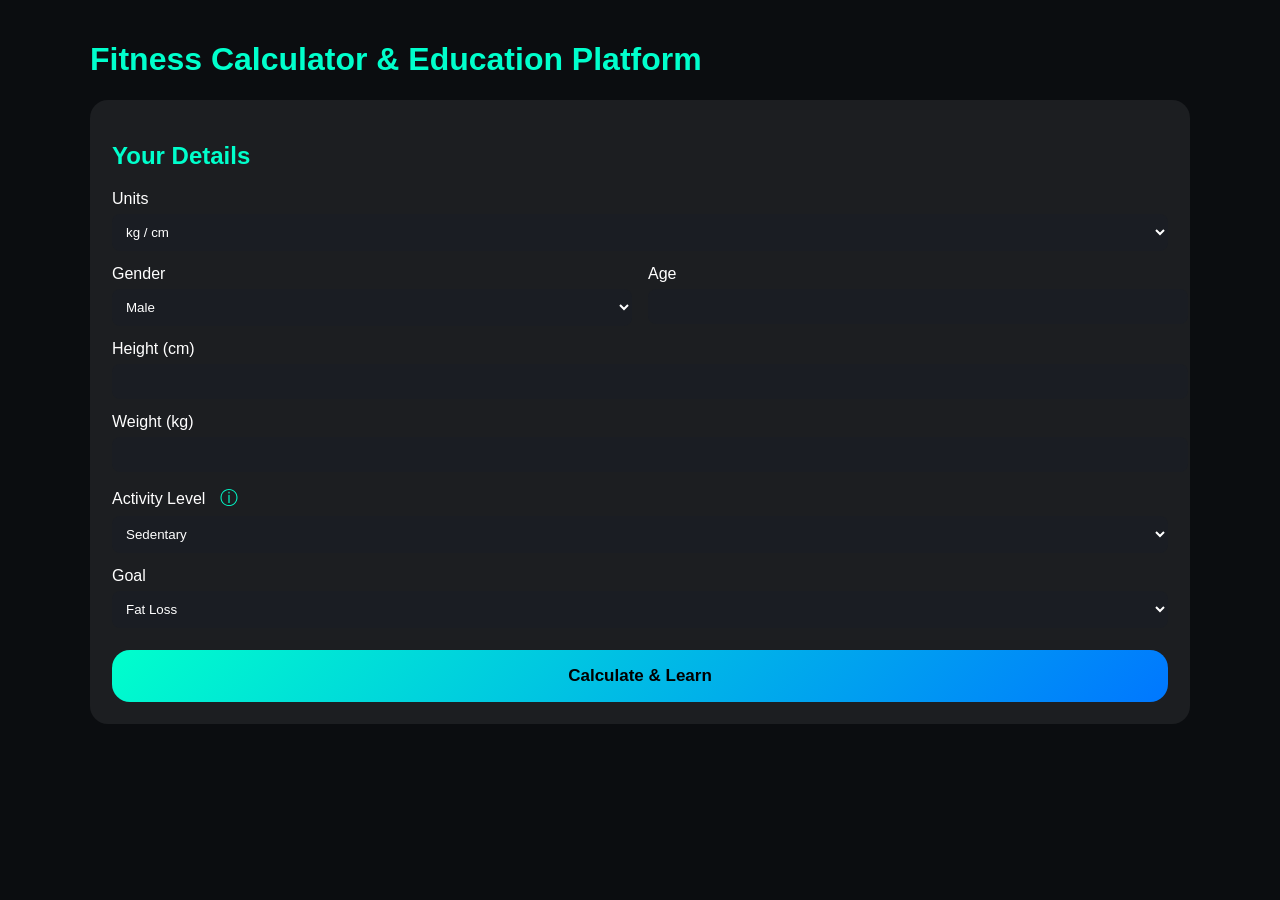
==== index.html @ 702c08ae "Fix mobile JS calculation bug" ====
<!DOCTYPE html>
<html lang="en">
<head>
<meta charset="UTF-8" />
<meta name="viewport" content="width=device-width, initial-scale=1.0" />
<title>Complete Fitness Guide & Calculator</title>
<style>
body{margin:0;font-family:Segoe UI,sans-serif;background:#0b0d10;color:#fff;-webkit-tap-highlight-color:transparent}
.container{max-width:1100px;margin:auto;padding:20px}
h1,h2{color:#00ffcc}
.card{background:rgba(255,255,255,.07);border-radius:18px;padding:22px;margin-bottom:22px;transition:transform .15s ease,box-shadow .15s ease}
.card:active{transform:scale(.98);box-shadow:0 0 20px rgba(0,255,204,.25)}
label{display:block;margin-top:14px}
input,select{width:100%;padding:10px;margin-top:6px;border-radius:8px;border:none;background:#1a1d23;color:#fff}
button{margin-top:22px;width:100%;padding:16px;border:none;border-radius:18px;background:linear-gradient(135deg,#00ffcc,#0077ff);font-weight:800;font-size:17px;cursor:pointer;transition:transform .1s ease,opacity .1s ease}
button:active{transform:scale(.96);opacity:.9}
.row{display:grid;grid-template-columns:1fr 1fr;gap:16px}
.result{margin:10px 0;font-size:16px}
.info{cursor:pointer;color:#00ffcc;margin-left:6px;font-size:18px;padding:4px}
.info:active{transform:scale(1.2)}
.warn{color:#ffb703;font-size:14px;margin-top:6px}
.danger{color:#ff6b6b;font-size:14px;margin-top:6px}
.good{color:#00ffcc;font-size:14px;margin-top:6px}
.modal{position:fixed;inset:0;background:rgba(0,0,0,.8);display:none;justify-content:center;align-items:center}
.modal-content{background:#12151c;padding:24px;border-radius:16px;max-width:520px}
@media(max-width:700px){.row{grid-template-columns:1fr}}
</style>
</head>
<body>
<div class="container">
<h1>Fitness Calculator & Education Platform</h1>

<div class="card">
<h2>Your Details</h2>
<label>Units</label>
<select id="unit" onchange="toggleUnits()">
<option value="metric">kg / cm</option>
<option value="imperial">lbs / ft-in</option>
</select>

<div class="row">
<div>
<label>Gender</label>
<select id="gender"><option value="male">Male</option><option value="female">Female</option></select>
</div>
<div>
<label>Age</label>
<input type="number" id="age" />
</div>
</div>

<label id="hLabel">Height (cm)</label>
<input type="number" id="height" />

<label id="wLabel">Weight (kg)</label>
<input type="number" id="weight" />

<label>Activity Level <span class="info" onclick="toggleExplain('activity', this)">ⓘ</span></label>
<select id="activity">
<option value="1.2">Sedentary</option>
<option value="1.375">Lightly Active</option>
<option value="1.55">Moderately Active</option>
<option value="1.725">Very Active</option>
</select>

<label>Goal</label>
<select id="goal">
<option value="cut">Fat Loss</option>
<option value="maintain">Maintenance</option>
<option value="bulk">Muscle Gain</option>
</select>

<button onclick="handleCalculate()">Calculate & Learn</button>
</div>

<div class="card" id="output" style="display:none">
<h2>Your Results Explained</h2>

<div class="result">BMI: <span id="bmi"></span> <span class="info" onclick="explain('bmi')">ⓘ</span></div>
<div class="result">BMR: <span id="bmr"></span> kcal <span class="info" onclick="explain('bmr')">ⓘ</span></div>
<div class="result">Maintenance Calories (TDEE): <span id="tdee"></span> kcal <span class="info" onclick="explain('tdee')">ⓘ</span></div>
<div class="result">Recommended Intake: <span id="target"></span> kcal <span class="info" onclick="explain('target')">ⓘ</span></div>

<p class="warn">Safe daily calorie deficit limit: <span id="safeCut"></span> kcal</p>
<p class="danger" id="dangerText"></p>

<div class="result">Protein Target (realistic): <span id="protein"></span> g/day <span class="info" onclick="explain('protein')">ⓘ</span></div>
<p class="warn">Bare minimum protein to avoid muscle loss: <span id="proteinMin"></span> g/day</p>
<p class="danger">Consistently low protein leads to muscle loss, weakness, fatigue, poor recovery, hormonal issues and slower fat loss.</p>

<div class="result">Expected fat loss speed: <span id="timeline"></span></div>
<p class="warn">Healthy fat loss range: 0.3 – 0.8 kg per week</p>
<p class="good">Simple activity rules: 7–10k steps/day • Strength train 3–5×/week • Avoid sitting >90 min continuously</p>
</div>
</div>

<div class="modal" id="modal">
<div class="modal-content">
<p id="modalText"></p>
<button onclick="closeModal()">Close</button>
</div>
</div>

<script>
let metric=true;

const explanations={
  bmi:'BMI compares height to weight. It cannot distinguish fat from muscle. A muscular and obese person may share the same BMI.',
  bmr:'BMR is the minimum calories your body needs to keep organs and brain functioning. Eating below this long-term harms health.',
  tdee:'TDEE is your true daily maintenance calories. Weight change happens only when calories differ from this number.',
  target:'This calorie target is adjusted safely to support fat loss or muscle gain without damaging metabolism.',
  protein:'Protein supports muscle, recovery, immunity and metabolism. Fat mass does not need protein, but muscles do.',
  activity:'Sedentary: desk job, <5k steps, no workouts. Lightly active: 6–8k steps or light exercise. Moderately active: 8–12k steps + 3–5 workouts/week. Very active: physical job or intense training with high daily movement.'
};

function toggleUnits(){
  metric=document.getElementById('unit').value==='metric';
  hLabel.textContent=metric?'Height (cm)':'Height (inches)';
  wLabel.textContent=metric?'Weight (kg)':'Weight (lbs)';
}

function handleCalculate(){
  calculate();
  if(document.getElementById('output').style.display!=='none'){
    document.getElementById('output').scrollIntoView({behavior:'smooth'});
  }
}

function scrollToResults(){setTimeout(()=>{document.getElementById('output').scrollIntoView({behavior:'smooth'});},200)}

function calculate(){
  const ageVal = Number(ageInput.value);
  const heightVal = Number(heightInput.value);
  const weightVal = Number(weightInput.value);

  if(!ageVal || !heightVal || !weightVal){
    alert('Please enter age, height and weight');
    return;
  }

  let h = heightVal;
  let w = weightVal;
  if(!metric){ h = heightVal * 2.54; w = weightVal * 0.4536; }

  const genderVal = gender.value;
  const act = Number(activity.value);
  const goalVal = goal.value;

  const bmiVal = (w / ((h/100)**2)).toFixed(1);
  const bmrVal = genderVal === 'male'
    ? (10*w + 6.25*h - 5*ageVal + 5)
    : (10*w + 6.25*h - 5*ageVal - 161);

  const tdeeVal = Math.round(bmrVal * act);
  let targetVal = tdeeVal;
  if(goalVal === 'cut') targetVal = Math.round(tdeeVal * 0.8);
  if(goalVal === 'bulk') targetVal = Math.round(tdeeVal * 1.1);

  const maxSafeCutVal = Math.round(w * 30);
  const actualCutVal = Math.round(tdeeVal - targetVal);

  const proteinMinVal = Math.round(0.8 * w);
  const proteinRealisticVal = Math.round(1.2 * w);

  const weeklyLossVal = (tdeeVal - targetVal) * 7 / 7700;

  output.style.display = 'block';

  bmiEl.textContent = bmiVal;
  bmrEl.textContent = Math.round(bmrVal);
  tdeeEl.textContent = tdeeVal;
  targetEl.textContent = targetVal;
  proteinEl.textContent = proteinRealisticVal;
  proteinMinEl.textContent = proteinMinVal;
  safeCutEl.textContent = maxSafeCutVal;
  timelineEl.textContent = weeklyLossVal > 0 ? weeklyLossVal.toFixed(2) + ' kg/week' : 'No fat loss expected';

  dangerText.textContent = actualCutVal > maxSafeCutVal
    ? '❌ Your calorie deficit is too aggressive and increases muscle loss & hormonal stress.'
    : '';
}

function explain(key){modalText.textContent=explanations[key]; modal.style.display='flex'}
function closeModal(){modal.style.display='none'}

const ageInput=age,heightInput=height,weightInput=weight;
const gender=document.getElementById('gender');
const activity=document.getElementById('activity');
const goal=document.getElementById('goal');
const bmiEl=bmi,bmrEl=bmr,tdeeEl=tdee,targetEl=target;
const proteinEl=protein,proteinMinEl=proteinMin;
const safeCutEl=safeCut,timelineEl=timeline;
</script>
</body>
</html>
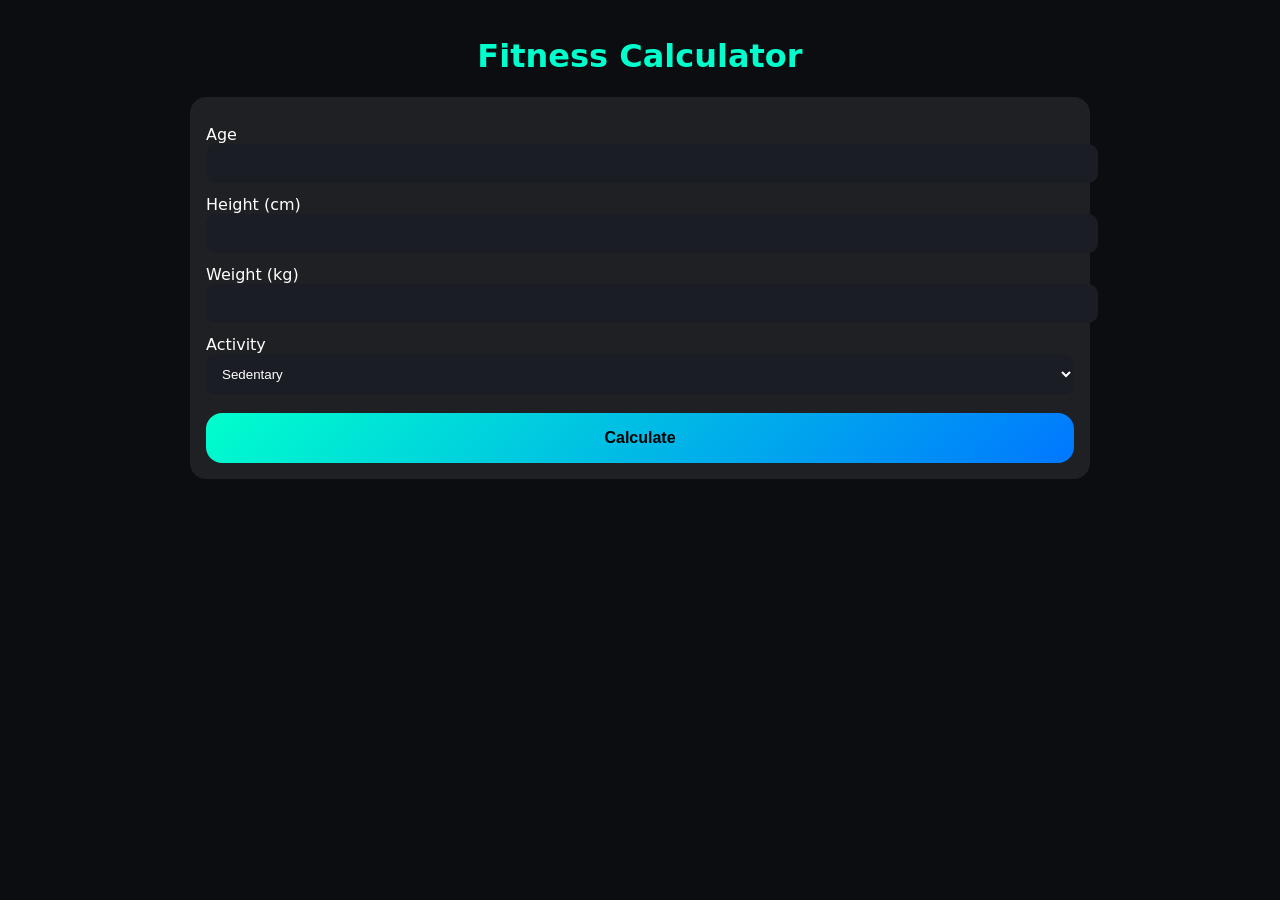
==== commit eb653b62: "Hard reset: mobile-safe calculator" ====
--- a/index.html
+++ b/index.html
@@ -1,195 +1,152 @@
 <!DOCTYPE html>
 <html lang="en">
+
 <head>
-<meta charset="UTF-8" />
-<meta name="viewport" content="width=device-width, initial-scale=1.0" />
-<title>Complete Fitness Guide & Calculator</title>
-<style>
-body{margin:0;font-family:Segoe UI,sans-serif;background:#0b0d10;color:#fff;-webkit-tap-highlight-color:transparent}
-.container{max-width:1100px;margin:auto;padding:20px}
-h1,h2{color:#00ffcc}
-.card{background:rgba(255,255,255,.07);border-radius:18px;padding:22px;margin-bottom:22px;transition:transform .15s ease,box-shadow .15s ease}
-.card:active{transform:scale(.98);box-shadow:0 0 20px rgba(0,255,204,.25)}
-label{display:block;margin-top:14px}
-input,select{width:100%;padding:10px;margin-top:6px;border-radius:8px;border:none;background:#1a1d23;color:#fff}
-button{margin-top:22px;width:100%;padding:16px;border:none;border-radius:18px;background:linear-gradient(135deg,#00ffcc,#0077ff);font-weight:800;font-size:17px;cursor:pointer;transition:transform .1s ease,opacity .1s ease}
-button:active{transform:scale(.96);opacity:.9}
-.row{display:grid;grid-template-columns:1fr 1fr;gap:16px}
-.result{margin:10px 0;font-size:16px}
-.info{cursor:pointer;color:#00ffcc;margin-left:6px;font-size:18px;padding:4px}
-.info:active{transform:scale(1.2)}
-.warn{color:#ffb703;font-size:14px;margin-top:6px}
-.danger{color:#ff6b6b;font-size:14px;margin-top:6px}
-.good{color:#00ffcc;font-size:14px;margin-top:6px}
-.modal{position:fixed;inset:0;background:rgba(0,0,0,.8);display:none;justify-content:center;align-items:center}
-.modal-content{background:#12151c;padding:24px;border-radius:16px;max-width:520px}
-@media(max-width:700px){.row{grid-template-columns:1fr}}
-</style>
+    <meta charset="UTF-8">
+    <meta name="viewport" content="width=device-width, initial-scale=1.0">
+    <title>Fitness Calculator (Mobile Safe)</title>
+    <style>
+        body {
+            margin: 0;
+            font-family: system-ui, -apple-system, Segoe UI, sans-serif;
+            background: #0b0d10;
+            color: #fff
+        }
+
+        .container {
+            max-width: 900px;
+            margin: auto;
+            padding: 16px
+        }
+
+        h1 {
+            color: #00ffcc;
+            text-align: center
+        }
+
+        .card {
+            background: rgba(255, 255, 255, .08);
+            border-radius: 16px;
+            padding: 16px;
+            margin-bottom: 16px
+        }
+
+        label {
+            display: block;
+            margin-top: 12px
+        }
+
+        input,
+        select {
+            width: 100%;
+            padding: 12px;
+            border-radius: 10px;
+            border: none;
+            background: #1a1d23;
+            color: #fff
+        }
+
+        button {
+            margin-top: 18px;
+            width: 100%;
+            padding: 16px;
+            border: none;
+            border-radius: 16px;
+            background: linear-gradient(135deg, #00ffcc, #0077ff);
+            font-weight: 700;
+            font-size: 16px
+        }
+
+        .result {
+            margin: 8px 0
+        }
+
+        .warn {
+            color: #ffb703;
+            font-size: 14px
+        }
+
+        .danger {
+            color: #ff6b6b;
+            font-size: 14px
+        }
+
+        .info {
+            color: #00ffcc;
+            font-weight: 700;
+            margin-left: 6px
+        }
+    </style>
 </head>
+
 <body>
-<div class="container">
-<h1>Fitness Calculator & Education Platform</h1>
+    <div class="container">
+        <h1>Fitness Calculator</h1>
 
-<div class="card">
-<h2>Your Details</h2>
-<label>Units</label>
-<select id="unit" onchange="toggleUnits()">
-<option value="metric">kg / cm</option>
-<option value="imperial">lbs / ft-in</option>
-</select>
+        <div class="card">
+            <label>Age</label>
+            <input id="age" type="number">
+            <label>Height (cm)</label>
+            <input id="height" type="number">
+            <label>Weight (kg)</label>
+            <input id="weight" type="number">
+            <label>Activity</label>
+            <select id="activity">
+                <option value="1.2">Sedentary</option>
+                <option value="1.375">Light</option>
+                <option value="1.55">Moderate</option>
+                <option value="1.725">Very active</option>
+            </select>
+            <button id="calcBtn">Calculate</button>
+        </div>
 
-<div class="row">
-<div>
-<label>Gender</label>
-<select id="gender"><option value="male">Male</option><option value="female">Female</option></select>
-</div>
-<div>
-<label>Age</label>
-<input type="number" id="age" />
-</div>
-</div>
+        <div class="card" id="output" style="display:none">
+            <div class="result">BMI: <span id="bmi"></span></div>
+            <div class="result">BMR: <span id="bmr"></span></div>
+            <div class="result">TDEE: <span id="tdee"></span></div>
+            <div class="result">Calories (safe cut): <span id="target"></span></div>
+            <p class="warn">Healthy fat loss: 0.3–0.8 kg/week</p>
+        </div>
+    </div>
 
-<label id="hLabel">Height (cm)</label>
-<input type="number" id="height" />
+    <script>
+        // EXPLICIT DOM BINDING (MOBILE SAFE)
+        const ageEl = document.getElementById('age');
+        const heightEl = document.getElementById('height');
+        const weightEl = document.getElementById('weight');
+        const activityEl = document.getElementById('activity');
+        const outEl = document.getElementById('output');
+        const bmiEl = document.getElementById('bmi');
+        const bmrEl = document.getElementById('bmr');
+        const tdeeEl = document.getElementById('tdee');
+        const targetEl = document.getElementById('target');
+        const btn = document.getElementById('calcBtn');
 
-<label id="wLabel">Weight (kg)</label>
-<input type="number" id="weight" />
+        btn.addEventListener('click', () => {
+            const age = Number(ageEl.value);
+            const h = Number(heightEl.value);
+            const w = Number(weightEl.value);
+            const act = Number(activityEl.value);
 
-<label>Activity Level <span class="info" onclick="toggleExplain('activity', this)">ⓘ</span></label>
-<select id="activity">
-<option value="1.2">Sedentary</option>
-<option value="1.375">Lightly Active</option>
-<option value="1.55">Moderately Active</option>
-<option value="1.725">Very Active</option>
-</select>
+            if (!age || !h || !w) {
+                alert('Fill all fields');
+                return;
+            }
 
-<label>Goal</label>
-<select id="goal">
-<option value="cut">Fat Loss</option>
-<option value="maintain">Maintenance</option>
-<option value="bulk">Muscle Gain</option>
-</select>
+            const bmi = (w / ((h / 100) ** 2)).toFixed(1);
+            const bmr = 10 * w + 6.25 * h - 5 * age + 5;
+            const tdee = Math.round(bmr * act);
+            const target = Math.round(tdee - 500);
 
-<button onclick="handleCalculate()">Calculate & Learn</button>
-</div>
+            bmiEl.textContent = bmi;
+            bmrEl.textContent = Math.round(bmr);
+            tdeeEl.textContent = tdee;
+            targetEl.textContent = target;
 
-<div class="card" id="output" style="display:none">
-<h2>Your Results Explained</h2>
+            outEl.style.display = 'block';
+            outEl.scrollIntoView({ behavior: 'smooth' });
+        });
+    </script>
+</body>
 
-<div class="result">BMI: <span id="bmi"></span> <span class="info" onclick="explain('bmi')">ⓘ</span></div>
-<div class="result">BMR: <span id="bmr"></span> kcal <span class="info" onclick="explain('bmr')">ⓘ</span></div>
-<div class="result">Maintenance Calories (TDEE): <span id="tdee"></span> kcal <span class="info" onclick="explain('tdee')">ⓘ</span></div>
-<div class="result">Recommended Intake: <span id="target"></span> kcal <span class="info" onclick="explain('target')">ⓘ</span></div>
-
-<p class="warn">Safe daily calorie deficit limit: <span id="safeCut"></span> kcal</p>
-<p class="danger" id="dangerText"></p>
-
-<div class="result">Protein Target (realistic): <span id="protein"></span> g/day <span class="info" onclick="explain('protein')">ⓘ</span></div>
-<p class="warn">Bare minimum protein to avoid muscle loss: <span id="proteinMin"></span> g/day</p>
-<p class="danger">Consistently low protein leads to muscle loss, weakness, fatigue, poor recovery, hormonal issues and slower fat loss.</p>
-
-<div class="result">Expected fat loss speed: <span id="timeline"></span></div>
-<p class="warn">Healthy fat loss range: 0.3 – 0.8 kg per week</p>
-<p class="good">Simple activity rules: 7–10k steps/day • Strength train 3–5×/week • Avoid sitting >90 min continuously</p>
-</div>
-</div>
-
-<div class="modal" id="modal">
-<div class="modal-content">
-<p id="modalText"></p>
-<button onclick="closeModal()">Close</button>
-</div>
-</div>
-
-<script>
-let metric=true;
-
-const explanations={
-  bmi:'BMI compares height to weight. It cannot distinguish fat from muscle. A muscular and obese person may share the same BMI.',
-  bmr:'BMR is the minimum calories your body needs to keep organs and brain functioning. Eating below this long-term harms health.',
-  tdee:'TDEE is your true daily maintenance calories. Weight change happens only when calories differ from this number.',
-  target:'This calorie target is adjusted safely to support fat loss or muscle gain without damaging metabolism.',
-  protein:'Protein supports muscle, recovery, immunity and metabolism. Fat mass does not need protein, but muscles do.',
-  activity:'Sedentary: desk job, <5k steps, no workouts. Lightly active: 6–8k steps or light exercise. Moderately active: 8–12k steps + 3–5 workouts/week. Very active: physical job or intense training with high daily movement.'
-};
-
-function toggleUnits(){
-  metric=document.getElementById('unit').value==='metric';
-  hLabel.textContent=metric?'Height (cm)':'Height (inches)';
-  wLabel.textContent=metric?'Weight (kg)':'Weight (lbs)';
-}
-
-function handleCalculate(){
-  calculate();
-  if(document.getElementById('output').style.display!=='none'){
-    document.getElementById('output').scrollIntoView({behavior:'smooth'});
-  }
-}
-
-function scrollToResults(){setTimeout(()=>{document.getElementById('output').scrollIntoView({behavior:'smooth'});},200)}
-
-function calculate(){
-  const ageVal = Number(ageInput.value);
-  const heightVal = Number(heightInput.value);
-  const weightVal = Number(weightInput.value);
-
-  if(!ageVal || !heightVal || !weightVal){
-    alert('Please enter age, height and weight');
-    return;
-  }
-
-  let h = heightVal;
-  let w = weightVal;
-  if(!metric){ h = heightVal * 2.54; w = weightVal * 0.4536; }
-
-  const genderVal = gender.value;
-  const act = Number(activity.value);
-  const goalVal = goal.value;
-
-  const bmiVal = (w / ((h/100)**2)).toFixed(1);
-  const bmrVal = genderVal === 'male'
-    ? (10*w + 6.25*h - 5*ageVal + 5)
-    : (10*w + 6.25*h - 5*ageVal - 161);
-
-  const tdeeVal = Math.round(bmrVal * act);
-  let targetVal = tdeeVal;
-  if(goalVal === 'cut') targetVal = Math.round(tdeeVal * 0.8);
-  if(goalVal === 'bulk') targetVal = Math.round(tdeeVal * 1.1);
-
-  const maxSafeCutVal = Math.round(w * 30);
-  const actualCutVal = Math.round(tdeeVal - targetVal);
-
-  const proteinMinVal = Math.round(0.8 * w);
-  const proteinRealisticVal = Math.round(1.2 * w);
-
-  const weeklyLossVal = (tdeeVal - targetVal) * 7 / 7700;
-
-  output.style.display = 'block';
-
-  bmiEl.textContent = bmiVal;
-  bmrEl.textContent = Math.round(bmrVal);
-  tdeeEl.textContent = tdeeVal;
-  targetEl.textContent = targetVal;
-  proteinEl.textContent = proteinRealisticVal;
-  proteinMinEl.textContent = proteinMinVal;
-  safeCutEl.textContent = maxSafeCutVal;
-  timelineEl.textContent = weeklyLossVal > 0 ? weeklyLossVal.toFixed(2) + ' kg/week' : 'No fat loss expected';
-
-  dangerText.textContent = actualCutVal > maxSafeCutVal
-    ? '❌ Your calorie deficit is too aggressive and increases muscle loss & hormonal stress.'
-    : '';
-}
-
-function explain(key){modalText.textContent=explanations[key]; modal.style.display='flex'}
-function closeModal(){modal.style.display='none'}
-
-const ageInput=age,heightInput=height,weightInput=weight;
-const gender=document.getElementById('gender');
-const activity=document.getElementById('activity');
-const goal=document.getElementById('goal');
-const bmiEl=bmi,bmrEl=bmr,tdeeEl=tdee,targetEl=target;
-const proteinEl=protein,proteinMinEl=proteinMin;
-const safeCutEl=safeCut,timelineEl=timeline;
-</script>
-</body>
-</html>
+</html>
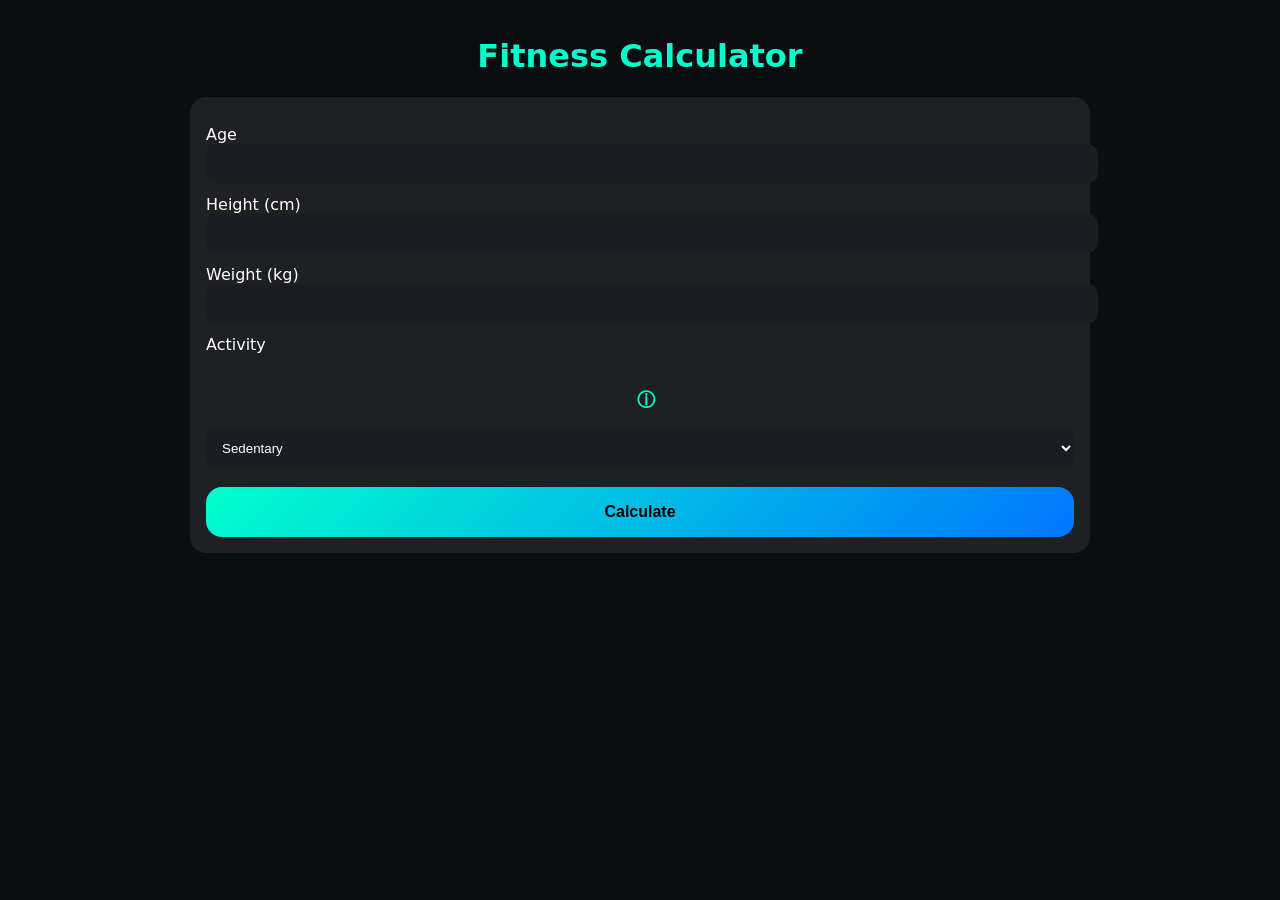
==== commit cef015dd: "Fix activity info toggle for mobile" ====
--- a/index.html
+++ b/index.html
@@ -76,6 +76,22 @@
             font-weight: 700;
             margin-left: 6px
         }
+
+        .info-btn {
+            background: none;
+            border: none;
+            color: #00ffcc;
+            font-size: 18px;
+            margin-left: 6px;
+            cursor: pointer
+        }
+
+        .activity-info {
+            margin-top: 8px;
+            font-size: 14px;
+            color: #cfd8dc;
+            line-height: 1.4
+        }
     </style>
 </head>
 
@@ -90,13 +106,20 @@
             <input id="height" type="number">
             <label>Weight (kg)</label>
             <input id="weight" type="number">
-            <label>Activity</label>
+            <label>Activity <button type="button" class="info-btn"
+                    onclick="toggleActivityInfo()">ⓘ</button></label></label>
             <select id="activity">
                 <option value="1.2">Sedentary</option>
                 <option value="1.375">Light</option>
                 <option value="1.55">Moderate</option>
                 <option value="1.725">Very active</option>
             </select>
+            <div id="activityInfo" class="activity-info" style="display:none">
+                <p><b>Sedentary:</b> Desk job, less than 5k steps/day, no workouts.</p>
+                <p><b>Light:</b> 6–8k steps/day or light exercise 2–3×/week.</p>
+                <p><b>Moderate:</b> 8–12k steps/day + workouts 3–5×/week.</p>
+                <p><b>Very active:</b> Physical job or intense training most days.</p>
+            </div>
             <button id="calcBtn">Calculate</button>
         </div>
 
@@ -121,6 +144,11 @@
         const tdeeEl = document.getElementById('tdee');
         const targetEl = document.getElementById('target');
         const btn = document.getElementById('calcBtn');
+
+        function toggleActivityInfo() {
+            const box = document.getElementById('activityInfo');
+            box.style.display = box.style.display === 'none' ? 'block' : 'none';
+        }
 
         btn.addEventListener('click', () => {
             const age = Number(ageEl.value);
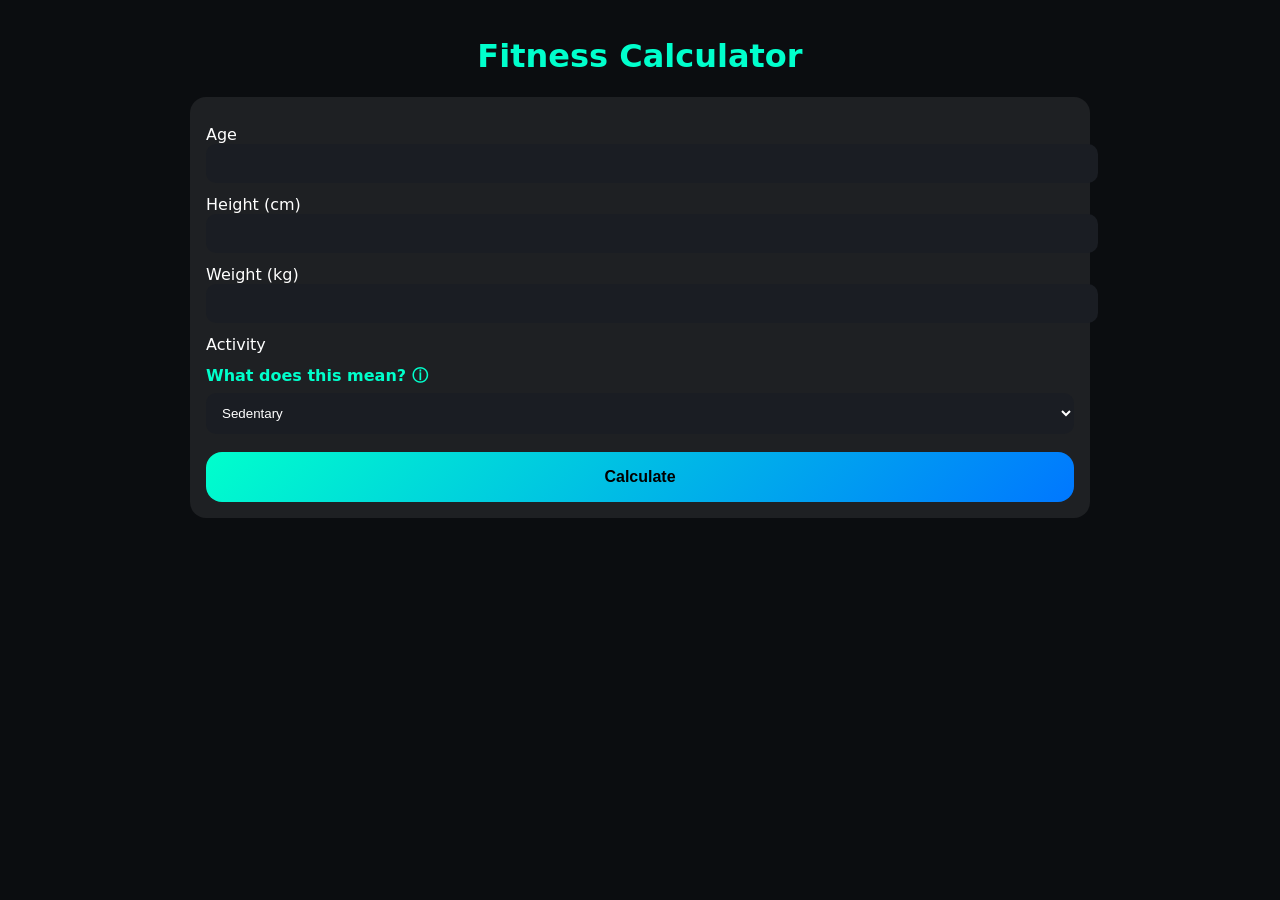
==== commit 14623aa1: "Use native details for activity explanation (mobile safe)" ====
--- a/index.html
+++ b/index.html
@@ -92,6 +92,28 @@
             color: #cfd8dc;
             line-height: 1.4
         }
+
+        .activity-details {
+            margin-top: 6px
+        }
+
+        .activity-details summary {
+            list-style: none;
+            cursor: pointer;
+            color: #00ffcc;
+            font-weight: 600;
+            padding: 6px 0
+        }
+
+        .activity-details summary::-webkit-details-marker {
+            display: none
+        }
+
+        .activity-info {
+            font-size: 14px;
+            color: #cfd8dc;
+            line-height: 1.4
+        }
     </style>
 </head>
 
@@ -106,8 +128,16 @@
             <input id="height" type="number">
             <label>Weight (kg)</label>
             <input id="weight" type="number">
-            <label>Activity <button type="button" class="info-btn"
-                    onclick="toggleActivityInfo()">ⓘ</button></label></label>
+            <label>Activity</label>
+            <details class="activity-details">
+                <summary>What does this mean? ⓘ</summary>
+                <div class="activity-info">
+                    <p><b>Sedentary:</b> Desk job, &lt;5k steps/day, no workouts.</p>
+                    <p><b>Light:</b> 6–8k steps/day or light exercise 2–3×/week.</p>
+                    <p><b>Moderate:</b> 8–12k steps/day + workouts 3–5×/week.</p>
+                    <p><b>Very active:</b> Physical job or intense training most days.</p>
+                </div>
+            </details>
             <select id="activity">
                 <option value="1.2">Sedentary</option>
                 <option value="1.375">Light</option>
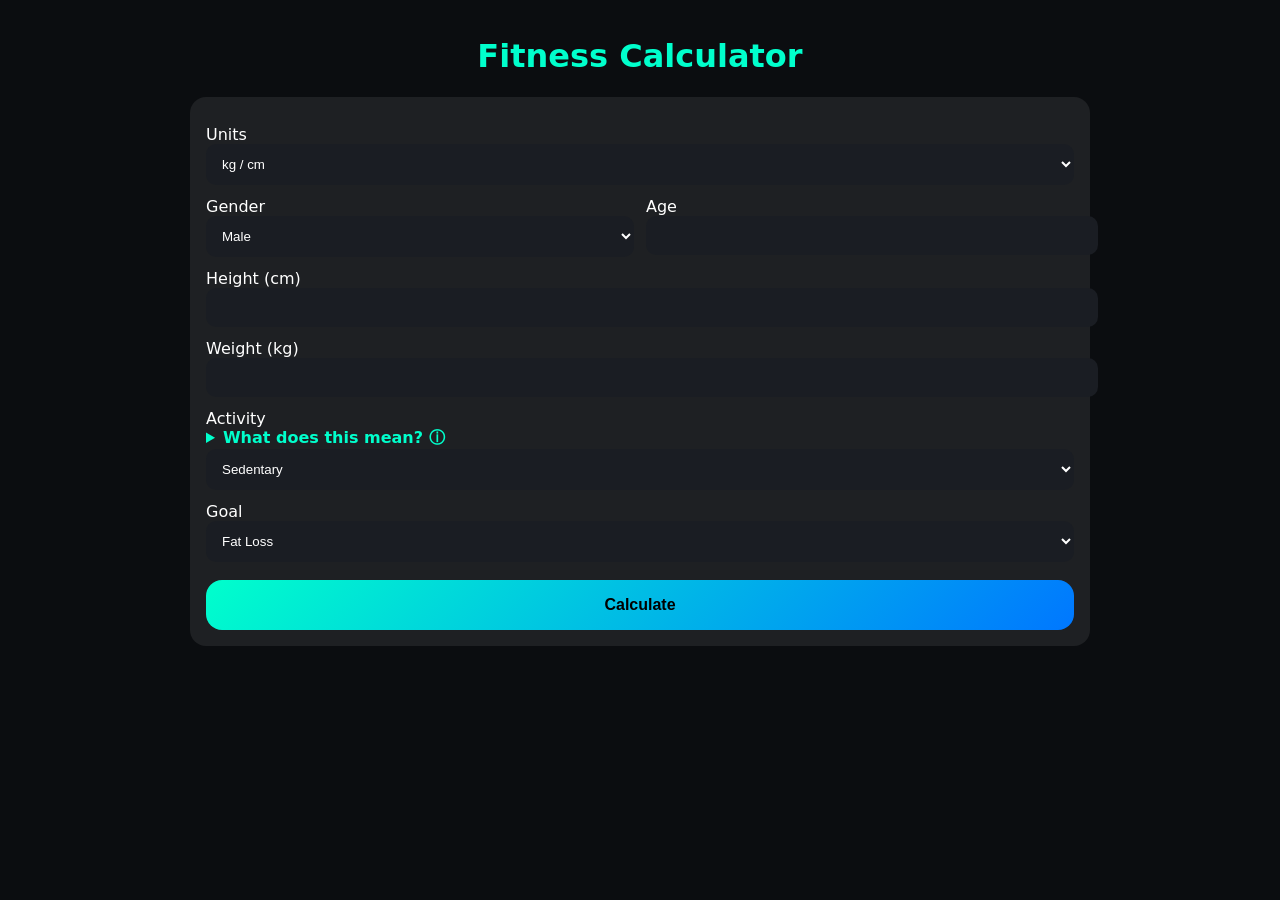
==== commit 967d2db5: "Restore safety warnings and simple activity guidance" ====
--- a/index.html
+++ b/index.html
@@ -2,9 +2,9 @@
 <html lang="en">
 
 <head>
-    <meta charset="UTF-8">
-    <meta name="viewport" content="width=device-width, initial-scale=1.0">
-    <title>Fitness Calculator (Mobile Safe)</title>
+    <meta charset="UTF-8" />
+    <meta name="viewport" content="width=device-width, initial-scale=1.0" />
+    <title>Fitness Calculator (Final Mobile First)</title>
     <style>
         body {
             margin: 0;
@@ -71,48 +71,34 @@
             font-size: 14px
         }
 
-        .info {
+        .good {
             color: #00ffcc;
-            font-weight: 700;
-            margin-left: 6px
-        }
-
-        .info-btn {
-            background: none;
-            border: none;
-            color: #00ffcc;
-            font-size: 18px;
-            margin-left: 6px;
-            cursor: pointer
-        }
-
-        .activity-info {
-            margin-top: 8px;
-            font-size: 14px;
-            color: #cfd8dc;
-            line-height: 1.4
-        }
-
-        .activity-details {
-            margin-top: 6px
-        }
-
-        .activity-details summary {
-            list-style: none;
+            font-size: 14px
+        }
+
+        summary {
             cursor: pointer;
             color: #00ffcc;
-            font-weight: 600;
-            padding: 6px 0
-        }
-
-        .activity-details summary::-webkit-details-marker {
-            display: none
+            font-weight: 600
         }
 
         .activity-info {
             font-size: 14px;
             color: #cfd8dc;
-            line-height: 1.4
+            line-height: 1.4;
+            margin-top: 6px
+        }
+
+        .row {
+            display: grid;
+            grid-template-columns: 1fr 1fr;
+            gap: 12px
+        }
+
+        @media(max-width:600px) {
+            .row {
+                grid-template-columns: 1fr
+            }
         }
     </style>
 </head>
@@ -122,20 +108,40 @@
         <h1>Fitness Calculator</h1>
 
         <div class="card">
-            <label>Age</label>
-            <input id="age" type="number">
-            <label>Height (cm)</label>
-            <input id="height" type="number">
-            <label>Weight (kg)</label>
-            <input id="weight" type="number">
+            <label>Units</label>
+            <select id="unit">
+                <option value="metric">kg / cm</option>
+                <option value="imperial">lbs / inches</option>
+            </select>
+
+            <div class="row">
+                <div>
+                    <label>Gender</label>
+                    <select id="gender">
+                        <option value="male">Male</option>
+                        <option value="female">Female</option>
+                    </select>
+                </div>
+                <div>
+                    <label>Age</label>
+                    <input id="age" type="number" />
+                </div>
+            </div>
+
+            <label id="hLabel">Height (cm)</label>
+            <input id="height" type="number" />
+
+            <label id="wLabel">Weight (kg)</label>
+            <input id="weight" type="number" />
+
             <label>Activity</label>
-            <details class="activity-details">
+            <details>
                 <summary>What does this mean? ⓘ</summary>
                 <div class="activity-info">
-                    <p><b>Sedentary:</b> Desk job, &lt;5k steps/day, no workouts.</p>
-                    <p><b>Light:</b> 6–8k steps/day or light exercise 2–3×/week.</p>
-                    <p><b>Moderate:</b> 8–12k steps/day + workouts 3–5×/week.</p>
-                    <p><b>Very active:</b> Physical job or intense training most days.</p>
+                    <p><b>Sedentary:</b> Desk job, &lt;5k steps/day.</p>
+                    <p><b>Light:</b> 6–8k steps/day or light workouts.</p>
+                    <p><b>Moderate:</b> 8–12k steps + 3–5 workouts/week.</p>
+                    <p><b>Very active:</b> Physical job or intense training.</p>
                 </div>
             </details>
             <select id="activity">
@@ -144,63 +150,104 @@
                 <option value="1.55">Moderate</option>
                 <option value="1.725">Very active</option>
             </select>
-            <div id="activityInfo" class="activity-info" style="display:none">
-                <p><b>Sedentary:</b> Desk job, less than 5k steps/day, no workouts.</p>
-                <p><b>Light:</b> 6–8k steps/day or light exercise 2–3×/week.</p>
-                <p><b>Moderate:</b> 8–12k steps/day + workouts 3–5×/week.</p>
-                <p><b>Very active:</b> Physical job or intense training most days.</p>
-            </div>
+
+            <label>Goal</label>
+            <select id="goal">
+                <option value="cut">Fat Loss</option>
+                <option value="maintain">Maintenance</option>
+                <option value="bulk">Muscle Gain</option>
+            </select>
+
             <button id="calcBtn">Calculate</button>
         </div>
 
         <div class="card" id="output" style="display:none">
-            <div class="result">BMI: <span id="bmi"></span></div>
-            <div class="result">BMR: <span id="bmr"></span></div>
-            <div class="result">TDEE: <span id="tdee"></span></div>
-            <div class="result">Calories (safe cut): <span id="target"></span></div>
-            <p class="warn">Healthy fat loss: 0.3–0.8 kg/week</p>
+            <h2>Results</h2>
+
+            <div class="result">
+                <b>BMI:</b> <span id="bmi"></span>
+                <details>
+                    <summary>What is BMI? ⓘ</summary>
+                    <div class="activity-info">BMI compares height to weight. It cannot distinguish fat vs muscle, so
+                        athletic people may show higher BMI.</div>
+                </details>
+            </div>
+
+            <div class="result">
+                <b>BMR:</b> <span id="bmr"></span>
+                <details>
+                    <summary>What is BMR? ⓘ</summary>
+                    <div class="activity-info">BMR is the minimum calories your body needs at rest. Eating below this
+                        long term harms hormones and recovery.</div>
+                </details>
+            </div>
+
+            <div class="result">
+                <b>TDEE:</b> <span id="tdee"></span>
+                <details>
+                    <summary>What is TDEE? ⓘ</summary>
+                    <div class="activity-info">TDEE is your true maintenance calories including activity. Fat loss or
+                        gain depends on calories relative to this.</div>
+                </details>
+            </div>
+
+            <div class="result">
+                <b>Target Calories:</b> <span id="target"></span>
+                <details>
+                    <summary>Why this number? ⓘ</summary>
+                    <div class="activity-info">This target is chosen to be safe. Faster cuts increase muscle loss and
+                        slow metabolism.</div>
+                </details>
+            </div>
+
+            <div class="result">
+                <b>Protein:</b> <span id="protein"></span> g/day
+                <details>
+                    <summary>Why protein matters ⓘ</summary>
+                    <div class="activity-info">Too little protein causes muscle loss, weakness, hair fall, poor
+                        recovery, and slower fat loss.</div>
+                </details>
+            </div>
+
+            <p class="good">Healthy fat loss: 0.3–0.8 kg/week</p>
+            <p class="warn">⚠ Do not cut calories aggressively. Large deficits increase muscle loss, fatigue, hormonal
+                issues, and rebound weight gain.</p>
+            <p class="warn">⚠ Minimum protein shown is to avoid muscle loss. Consistently eating less will ruin body
+                composition.</p>
+            <p class="good">Simple activity rules:</p>
+            <ul class="activity-info">
+                <li>Walk 7,000–10,000 steps daily</li>
+                <li>Strength train 3–5× per week</li>
+                <li>Avoid sitting longer than 90 minutes continuously</li>
+            </ul>
         </div>
     </div>
 
     <script>
-        // EXPLICIT DOM BINDING (MOBILE SAFE)
-        const ageEl = document.getElementById('age');
-        const heightEl = document.getElementById('height');
-        const weightEl = document.getElementById('weight');
-        const activityEl = document.getElementById('activity');
-        const outEl = document.getElementById('output');
-        const bmiEl = document.getElementById('bmi');
-        const bmrEl = document.getElementById('bmr');
-        const tdeeEl = document.getElementById('tdee');
-        const targetEl = document.getElementById('target');
-        const btn = document.getElementById('calcBtn');
-
-        function toggleActivityInfo() {
-            const box = document.getElementById('activityInfo');
-            box.style.display = box.style.display === 'none' ? 'block' : 'none';
-        }
-
-        btn.addEventListener('click', () => {
-            const age = Number(ageEl.value);
-            const h = Number(heightEl.value);
-            const w = Number(weightEl.value);
-            const act = Number(activityEl.value);
-
-            if (!age || !h || !w) {
-                alert('Fill all fields');
-                return;
-            }
-
-            const bmi = (w / ((h / 100) ** 2)).toFixed(1);
-            const bmr = 10 * w + 6.25 * h - 5 * age + 5;
-            const tdee = Math.round(bmr * act);
-            const target = Math.round(tdee - 500);
-
-            bmiEl.textContent = bmi;
-            bmrEl.textContent = Math.round(bmr);
-            tdeeEl.textContent = tdee;
-            targetEl.textContent = target;
-
+        const ageEl = age, heightEl = height, weightEl = weight, activityEl = activity, genderEl = gender, goalEl = goal, unitEl = unit;
+        const outEl = output, bmiEl = bmi, bmrEl = bmr, tdeeEl = tdee, targetEl = target, proteinEl = protein;
+
+        unitEl.addEventListener('change', () => {
+            if (unitEl.value === 'imperial') { hLabel.textContent = 'Height (inches)'; wLabel.textContent = 'Weight (lbs)' }
+            else { hLabel.textContent = 'Height (cm)'; wLabel.textContent = 'Weight (kg)' }
+        });
+
+        calcBtn.addEventListener('click', () => {
+            let ageV = Number(ageEl.value), h = Number(heightEl.value), w = Number(weightEl.value);
+            if (!ageV || !h || !w) { alert('Fill all fields'); return }
+            if (unitEl.value === 'imperial') { h *= 2.54; w *= 0.4536 }
+
+            const bmrV = genderEl.value === 'male' ? 10 * w + 6.25 * h - 5 * ageV + 5 : 10 * w + 6.25 * h - 5 * ageV - 161;
+            const tdeeV = Math.round(bmrV * Number(activityEl.value));
+            let targetV = tdeeV;
+            if (goalEl.value === 'cut') targetV = Math.round(tdeeV * 0.8);
+            if (goalEl.value === 'bulk') targetV = Math.round(tdeeV * 1.1);
+
+            bmiEl.textContent = (w / ((h / 100) ** 2)).toFixed(1);
+            bmrEl.textContent = Math.round(bmrV);
+            tdeeEl.textContent = tdeeV;
+            targetEl.textContent = targetV;
+            proteinEl.textContent = Math.round(1.2 * w);
             outEl.style.display = 'block';
             outEl.scrollIntoView({ behavior: 'smooth' });
         });
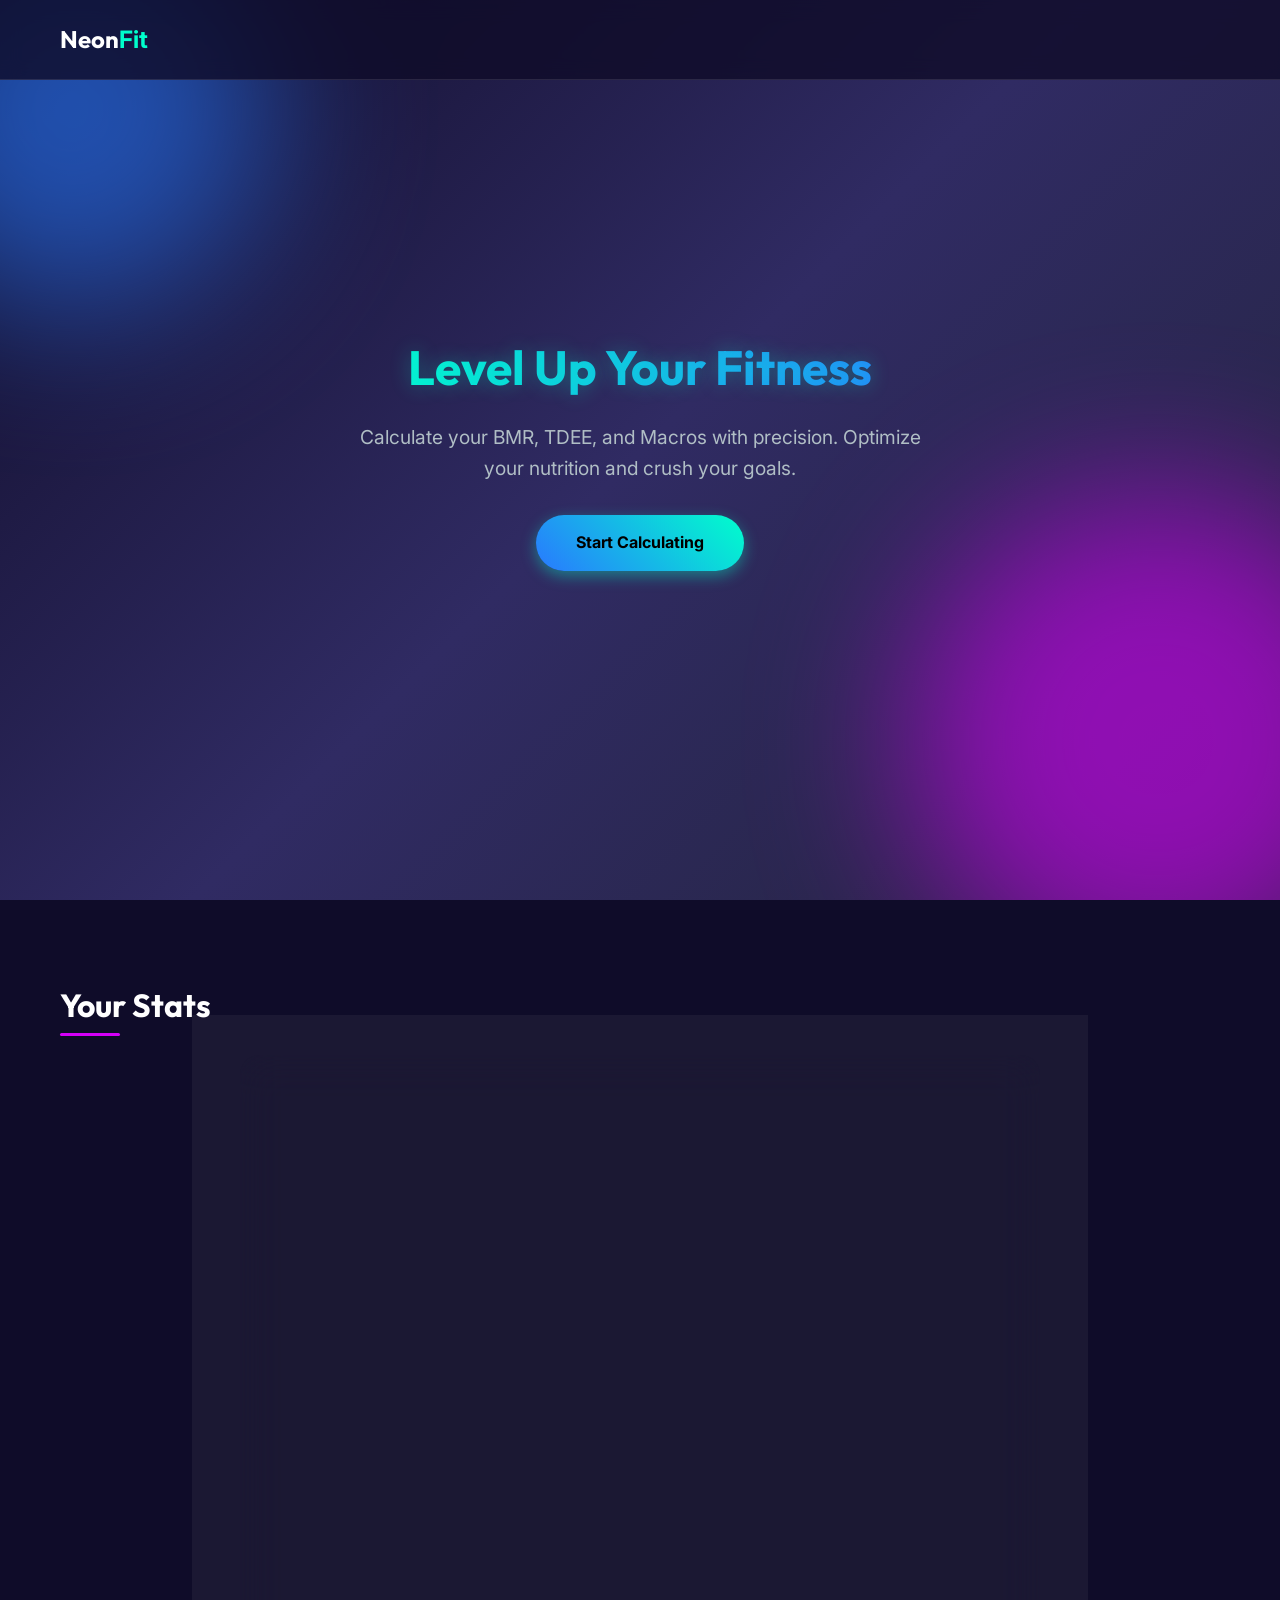
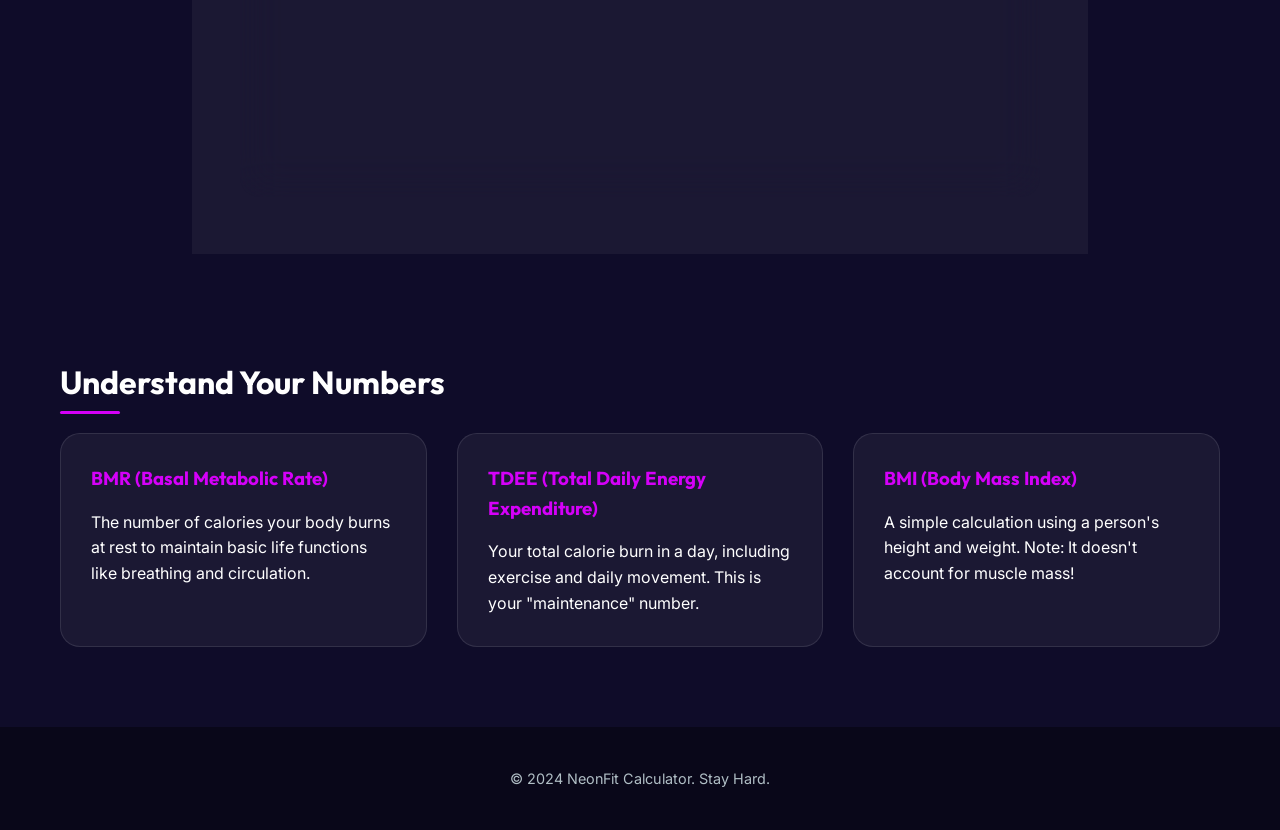
==== commit ca6743ea: "UI Overhaul: Modern Cyberpunk Design & Restructure" ====
--- a/index.html
+++ b/index.html
@@ -2,256 +2,166 @@
 <html lang="en">
 
 <head>
-    <meta charset="UTF-8" />
-    <meta name="viewport" content="width=device-width, initial-scale=1.0" />
-    <title>Fitness Calculator (Final Mobile First)</title>
-    <style>
-        body {
-            margin: 0;
-            font-family: system-ui, -apple-system, Segoe UI, sans-serif;
-            background: #0b0d10;
-            color: #fff
-        }
-
-        .container {
-            max-width: 900px;
-            margin: auto;
-            padding: 16px
-        }
-
-        h1 {
-            color: #00ffcc;
-            text-align: center
-        }
-
-        .card {
-            background: rgba(255, 255, 255, .08);
-            border-radius: 16px;
-            padding: 16px;
-            margin-bottom: 16px
-        }
-
-        label {
-            display: block;
-            margin-top: 12px
-        }
-
-        input,
-        select {
-            width: 100%;
-            padding: 12px;
-            border-radius: 10px;
-            border: none;
-            background: #1a1d23;
-            color: #fff
-        }
-
-        button {
-            margin-top: 18px;
-            width: 100%;
-            padding: 16px;
-            border: none;
-            border-radius: 16px;
-            background: linear-gradient(135deg, #00ffcc, #0077ff);
-            font-weight: 700;
-            font-size: 16px
-        }
-
-        .result {
-            margin: 8px 0
-        }
-
-        .warn {
-            color: #ffb703;
-            font-size: 14px
-        }
-
-        .danger {
-            color: #ff6b6b;
-            font-size: 14px
-        }
-
-        .good {
-            color: #00ffcc;
-            font-size: 14px
-        }
-
-        summary {
-            cursor: pointer;
-            color: #00ffcc;
-            font-weight: 600
-        }
-
-        .activity-info {
-            font-size: 14px;
-            color: #cfd8dc;
-            line-height: 1.4;
-            margin-top: 6px
-        }
-
-        .row {
-            display: grid;
-            grid-template-columns: 1fr 1fr;
-            gap: 12px
-        }
-
-        @media(max-width:600px) {
-            .row {
-                grid-template-columns: 1fr
-            }
-        }
-    </style>
+    <meta charset="UTF-8">
+    <meta name="viewport" content="width=device-width, initial-scale=1.0">
+    <title>NeonFit | Ultimate Fitness Calculator</title>
+    <link rel="stylesheet" href="css/style.css">
+    <link rel="preconnect" href="https://fonts.googleapis.com">
+    <link rel="preconnect" href="https://fonts.gstatic.com" crossorigin>
+    <link
+        href="https://fonts.googleapis.com/css2?family=Inter:wght@300;400;600;700&family=Outfit:wght@500;700&display=swap"
+        rel="stylesheet">
 </head>
 
 <body>
-    <div class="container">
-        <h1>Fitness Calculator</h1>
 
-        <div class="card">
-            <label>Units</label>
-            <select id="unit">
-                <option value="metric">kg / cm</option>
-                <option value="imperial">lbs / inches</option>
-            </select>
+    <!-- Header -->
+    <header>
+        <div class="container">
+            <nav>
+                <a href="#" class="logo">Neon<span>Fit</span></a>
+            </nav>
+        </div>
+    </header>
 
-            <div class="row">
-                <div>
-                    <label>Gender</label>
-                    <select id="gender">
-                        <option value="male">Male</option>
-                        <option value="female">Female</option>
-                    </select>
+    <!-- Hero Section -->
+    <section id="hero">
+        <div class="blob blob-1"></div>
+        <div class="blob blob-2"></div>
+        <div class="container hero-content">
+            <h1>Level Up Your Fitness</h1>
+            <p class="subtitle">Calculate your BMR, TDEE, and Macros with precision. Optimize your nutrition and crush
+                your goals.</p>
+            <a href="#calculator" class="cta-btn">Start Calculating</a>
+        </div>
+    </section>
+
+    <!-- Calculator Section -->
+    <section id="calculator">
+        <div class="container">
+            <h2>Your Stats</h2>
+            <div class="calculator-card">
+                <div class="form-grid">
+                    <div class="form-group full-width">
+                        <label for="unit">Unit System</label>
+                        <select id="unit">
+                            <option value="metric">Metric (kg / cm)</option>
+                            <option value="imperial">Imperial (lbs / inches)</option>
+                        </select>
+                    </div>
+
+                    <div class="form-group">
+                        <label for="gender">Gender</label>
+                        <select id="gender">
+                            <option value="male">Male</option>
+                            <option value="female">Female</option>
+                        </select>
+                    </div>
+
+                    <div class="form-group">
+                        <label for="age">Age</label>
+                        <input type="number" id="age" placeholder="e.g. 25">
+                    </div>
+
+                    <div class="form-group">
+                        <label for="height">Height (cm)</label>
+                        <input type="number" id="height" placeholder="e.g. 180">
+                    </div>
+
+                    <div class="form-group">
+                        <label for="weight">Weight (kg)</label>
+                        <input type="number" id="weight" placeholder="e.g. 75">
+                    </div>
+
+                    <div class="form-group full-width">
+                        <label for="activity">Activity Level</label>
+                        <select id="activity">
+                            <option value="1.2">Sedentary (Office job, little exercise)</option>
+                            <option value="1.375">Light (1-3 days/week)</option>
+                            <option value="1.55">Moderate (3-5 days/week)</option>
+                            <option value="1.725">Very Active (6-7 days/week)</option>
+                            <option value="1.9">Super Active (Physical job + training)</option>
+                        </select>
+                    </div>
+
+                    <div class="form-group full-width">
+                        <label for="goal">Goal</label>
+                        <select id="goal">
+                            <option value="maintain">Maintain Weight</option>
+                            <option value="cut">Fat Loss (Cut)</option>
+                            <option value="bulk">Muscle Gain (Bulk)</option>
+                        </select>
+                    </div>
                 </div>
-                <div>
-                    <label>Age</label>
-                    <input id="age" type="number" />
+
+                <button id="calcBtn" class="calc-btn">Calculate Macros</button>
+            </div>
+
+            <!-- Results Section (Hidden Initially) -->
+            <div id="results">
+                <h2>Your Blueprint</h2>
+                <div class="results-grid">
+                    <div class="result-card">
+                        <div class="result-label">Daily Calories</div>
+                        <div class="result-value" id="target">0</div>
+                        <div class="result-info">To reach your goal</div>
+                    </div>
+                    <div class="result-card">
+                        <div class="result-label">Protein Target</div>
+                        <div class="result-value" id="protein">0g</div>
+                        <div class="result-info">For muscle retention</div>
+                    </div>
+                    <div class="result-card">
+                        <div class="result-label">BMR</div>
+                        <div class="result-value" id="bmr">0</div>
+                        <div class="result-info">Calories at rest</div>
+                    </div>
+                    <div class="result-card">
+                        <div class="result-label">TDEE</div>
+                        <div class="result-value" id="tdee">0</div>
+                        <div class="result-info">Maintenance calories</div>
+                    </div>
+                    <div class="result-card">
+                        <div class="result-label">BMI</div>
+                        <div class="result-value" id="bmi">0</div>
+                        <div class="result-info">Body Mass Index</div>
+                    </div>
                 </div>
             </div>
+        </div>
+    </section>
 
-            <label id="hLabel">Height (cm)</label>
-            <input id="height" type="number" />
+    <!-- Info Section -->
+    <section id="info">
+        <div class="container">
+            <h2>Understand Your Numbers</h2>
+            <div class="grid">
+                <div class="info-card">
+                    <h3>BMR (Basal Metabolic Rate)</h3>
+                    <p>The number of calories your body burns at rest to maintain basic life functions like breathing
+                        and circulation.</p>
+                </div>
+                <div class="info-card">
+                    <h3>TDEE (Total Daily Energy Expenditure)</h3>
+                    <p>Your total calorie burn in a day, including exercise and daily movement. This is your
+                        "maintenance" number.</p>
+                </div>
+                <div class="info-card">
+                    <h3>BMI (Body Mass Index)</h3>
+                    <p>A simple calculation using a person's height and weight. Note: It doesn't account for muscle
+                        mass!</p>
+                </div>
+            </div>
+        </div>
+    </section>
 
-            <label id="wLabel">Weight (kg)</label>
-            <input id="weight" type="number" />
+    <footer>
+        <div class="container">
+            <p>&copy; 2024 NeonFit Calculator. Stay Hard.</p>
+        </div>
+    </footer>
 
-            <label>Activity</label>
-            <details>
-                <summary>What does this mean? ⓘ</summary>
-                <div class="activity-info">
-                    <p><b>Sedentary:</b> Desk job, &lt;5k steps/day.</p>
-                    <p><b>Light:</b> 6–8k steps/day or light workouts.</p>
-                    <p><b>Moderate:</b> 8–12k steps + 3–5 workouts/week.</p>
-                    <p><b>Very active:</b> Physical job or intense training.</p>
-                </div>
-            </details>
-            <select id="activity">
-                <option value="1.2">Sedentary</option>
-                <option value="1.375">Light</option>
-                <option value="1.55">Moderate</option>
-                <option value="1.725">Very active</option>
-            </select>
-
-            <label>Goal</label>
-            <select id="goal">
-                <option value="cut">Fat Loss</option>
-                <option value="maintain">Maintenance</option>
-                <option value="bulk">Muscle Gain</option>
-            </select>
-
-            <button id="calcBtn">Calculate</button>
-        </div>
-
-        <div class="card" id="output" style="display:none">
-            <h2>Results</h2>
-
-            <div class="result">
-                <b>BMI:</b> <span id="bmi"></span>
-                <details>
-                    <summary>What is BMI? ⓘ</summary>
-                    <div class="activity-info">BMI compares height to weight. It cannot distinguish fat vs muscle, so
-                        athletic people may show higher BMI.</div>
-                </details>
-            </div>
-
-            <div class="result">
-                <b>BMR:</b> <span id="bmr"></span>
-                <details>
-                    <summary>What is BMR? ⓘ</summary>
-                    <div class="activity-info">BMR is the minimum calories your body needs at rest. Eating below this
-                        long term harms hormones and recovery.</div>
-                </details>
-            </div>
-
-            <div class="result">
-                <b>TDEE:</b> <span id="tdee"></span>
-                <details>
-                    <summary>What is TDEE? ⓘ</summary>
-                    <div class="activity-info">TDEE is your true maintenance calories including activity. Fat loss or
-                        gain depends on calories relative to this.</div>
-                </details>
-            </div>
-
-            <div class="result">
-                <b>Target Calories:</b> <span id="target"></span>
-                <details>
-                    <summary>Why this number? ⓘ</summary>
-                    <div class="activity-info">This target is chosen to be safe. Faster cuts increase muscle loss and
-                        slow metabolism.</div>
-                </details>
-            </div>
-
-            <div class="result">
-                <b>Protein:</b> <span id="protein"></span> g/day
-                <details>
-                    <summary>Why protein matters ⓘ</summary>
-                    <div class="activity-info">Too little protein causes muscle loss, weakness, hair fall, poor
-                        recovery, and slower fat loss.</div>
-                </details>
-            </div>
-
-            <p class="good">Healthy fat loss: 0.3–0.8 kg/week</p>
-            <p class="warn">⚠ Do not cut calories aggressively. Large deficits increase muscle loss, fatigue, hormonal
-                issues, and rebound weight gain.</p>
-            <p class="warn">⚠ Minimum protein shown is to avoid muscle loss. Consistently eating less will ruin body
-                composition.</p>
-            <p class="good">Simple activity rules:</p>
-            <ul class="activity-info">
-                <li>Walk 7,000–10,000 steps daily</li>
-                <li>Strength train 3–5× per week</li>
-                <li>Avoid sitting longer than 90 minutes continuously</li>
-            </ul>
-        </div>
-    </div>
-
-    <script>
-        const ageEl = age, heightEl = height, weightEl = weight, activityEl = activity, genderEl = gender, goalEl = goal, unitEl = unit;
-        const outEl = output, bmiEl = bmi, bmrEl = bmr, tdeeEl = tdee, targetEl = target, proteinEl = protein;
-
-        unitEl.addEventListener('change', () => {
-            if (unitEl.value === 'imperial') { hLabel.textContent = 'Height (inches)'; wLabel.textContent = 'Weight (lbs)' }
-            else { hLabel.textContent = 'Height (cm)'; wLabel.textContent = 'Weight (kg)' }
-        });
-
-        calcBtn.addEventListener('click', () => {
-            let ageV = Number(ageEl.value), h = Number(heightEl.value), w = Number(weightEl.value);
-            if (!ageV || !h || !w) { alert('Fill all fields'); return }
-            if (unitEl.value === 'imperial') { h *= 2.54; w *= 0.4536 }
-
-            const bmrV = genderEl.value === 'male' ? 10 * w + 6.25 * h - 5 * ageV + 5 : 10 * w + 6.25 * h - 5 * ageV - 161;
-            const tdeeV = Math.round(bmrV * Number(activityEl.value));
-            let targetV = tdeeV;
-            if (goalEl.value === 'cut') targetV = Math.round(tdeeV * 0.8);
-            if (goalEl.value === 'bulk') targetV = Math.round(tdeeV * 1.1);
-
-            bmiEl.textContent = (w / ((h / 100) ** 2)).toFixed(1);
-            bmrEl.textContent = Math.round(bmrV);
-            tdeeEl.textContent = tdeeV;
-            targetEl.textContent = targetV;
-            proteinEl.textContent = Math.round(1.2 * w);
-            outEl.style.display = 'block';
-            outEl.scrollIntoView({ behavior: 'smooth' });
-        });
-    </script>
+    <script src="js/script.js"></script>
 </body>
 
 </html>
--- a/css/style.css
+++ b/css/style.css
@@ -0,0 +1,405 @@
+/* Google Fonts Import */
+@import url('https://fonts.googleapis.com/css2?family=Inter:wght@300;400;600;700&family=Outfit:wght@500;700&display=swap');
+
+:root {
+    --bg-dark: #0f0c29;
+    --bg-gradient: linear-gradient(135deg, #0f0c29, #302b63, #24243e);
+    --glass-bg: rgba(255, 255, 255, 0.05);
+    --glass-border: rgba(255, 255, 255, 0.1);
+    --neon-cyan: #00ffcc;
+    --neon-pink: #d500f9;
+    --neon-blue: #2979ff;
+    --text-main: #ffffff;
+    --text-muted: #b0bec5;
+    --card-radius: 20px;
+    --transition-speed: 0.3s;
+}
+
+* {
+    margin: 0;
+    padding: 0;
+    box-sizing: border-box;
+    font-family: 'Inter', sans-serif;
+}
+
+body {
+    background: var(--bg-dark);
+    background-image: var(--bg-gradient);
+    background-attachment: fixed;
+    color: var(--text-main);
+    min-height: 100vh;
+    overflow-x: hidden;
+    line-height: 1.6;
+}
+
+/* Scrollbar */
+::-webkit-scrollbar {
+    width: 10px;
+}
+
+::-webkit-scrollbar-track {
+    background: var(--bg-dark);
+}
+
+::-webkit-scrollbar-thumb {
+    background: var(--glass-border);
+    border-radius: 5px;
+}
+
+::-webkit-scrollbar-thumb:hover {
+    background: var(--neon-cyan);
+}
+
+/* Typography */
+h1,
+h2,
+h3 {
+    font-family: 'Outfit', sans-serif;
+    color: var(--text-main);
+}
+
+h1 {
+    font-size: 3rem;
+    background: linear-gradient(to right, var(--neon-cyan), var(--neon-blue));
+    -webkit-background-clip: text;
+    background-clip: text;
+    -webkit-text-fill-color: transparent;
+    margin-bottom: 1rem;
+    text-shadow: 0 0 20px rgba(0, 255, 204, 0.3);
+}
+
+h2 {
+    font-size: 2rem;
+    margin-bottom: 1.5rem;
+    position: relative;
+    display: inline-block;
+}
+
+h2::after {
+    content: '';
+    position: absolute;
+    bottom: -5px;
+    left: 0;
+    width: 60px;
+    height: 3px;
+    background: var(--neon-pink);
+    border-radius: 2px;
+}
+
+/* Layout */
+.container {
+    max-width: 1200px;
+    margin: 0 auto;
+    padding: 0 20px;
+}
+
+section {
+    padding: 80px 0;
+}
+
+/* Header */
+header {
+    padding: 20px 0;
+    position: fixed;
+    width: 100%;
+    top: 0;
+    z-index: 1000;
+    background: rgba(15, 12, 41, 0.8);
+    backdrop-filter: blur(10px);
+    border-bottom: 1px solid var(--glass-border);
+}
+
+nav {
+    display: flex;
+    justify-content: space-between;
+    align-items: center;
+}
+
+.logo {
+    font-family: 'Outfit', sans-serif;
+    font-size: 1.5rem;
+    font-weight: 700;
+    color: var(--text-main);
+    text-decoration: none;
+}
+
+.logo span {
+    color: var(--neon-cyan);
+}
+
+/* Hero Section */
+#hero {
+    min-height: 100vh;
+    display: flex;
+    align-items: center;
+    justify-content: center;
+    text-align: center;
+    position: relative;
+    overflow: hidden;
+}
+
+/* Animated Background Elements */
+.blob {
+    position: absolute;
+    border-radius: 50%;
+    filter: blur(80px);
+    z-index: -1;
+    opacity: 0.6;
+    animation: float 10s infinite alternate;
+}
+
+.blob-1 {
+    top: -10%;
+    left: -10%;
+    width: 400px;
+    height: 400px;
+    background: var(--neon-blue);
+    animation-delay: 0s;
+}
+
+.blob-2 {
+    bottom: -10%;
+    right: -10%;
+    width: 500px;
+    height: 500px;
+    background: var(--neon-pink);
+    animation-delay: -5s;
+}
+
+@keyframes float {
+    0% {
+        transform: translate(0, 0);
+    }
+
+    100% {
+        transform: translate(30px, 30px);
+    }
+}
+
+.hero-content {
+    animation: fadeInUp 1s ease-out;
+}
+
+.subtitle {
+    font-size: 1.2rem;
+    color: var(--text-muted);
+    margin-bottom: 2rem;
+    max-width: 600px;
+    margin-left: auto;
+    margin-right: auto;
+}
+
+.cta-btn {
+    display: inline-block;
+    padding: 15px 40px;
+    background: linear-gradient(45deg, var(--neon-blue), var(--neon-cyan));
+    color: #000;
+    font-weight: 700;
+    text-decoration: none;
+    border-radius: 30px;
+    transition: transform var(--transition-speed), box-shadow var(--transition-speed);
+    box-shadow: 0 5px 15px rgba(0, 255, 204, 0.4);
+}
+
+.cta-btn:hover {
+    transform: translateY(-3px);
+    box-shadow: 0 10px 25px rgba(0, 255, 204, 0.6);
+}
+
+/* Calculator Section */
+#calculator {
+    position: relative;
+}
+
+.calculator-card {
+    background: var(--glass-bg);
+    backdrop-filter: blur(20px);
+    border: 1px solid var(--glass-border);
+    border-radius: var(--card-radius);
+    padding: 40px;
+    box-shadow: 0 8px 32px rgba(0, 0, 0, 0.3);
+    max-width: 800px;
+    margin: 0 auto;
+}
+
+.form-grid {
+    display: grid;
+    grid-template-columns: 1fr 1fr;
+    gap: 20px;
+}
+
+.full-width {
+    grid-column: 1 / -1;
+}
+
+.form-group {
+    margin-bottom: 1rem;
+}
+
+label {
+    display: block;
+    margin-bottom: 0.5rem;
+    color: var(--text-muted);
+    font-size: 0.9rem;
+    font-weight: 600;
+}
+
+input,
+select {
+    width: 100%;
+    padding: 15px;
+    background: rgba(0, 0, 0, 0.3);
+    border: 1px solid var(--glass-border);
+    border-radius: 12px;
+    color: var(--text-main);
+    font-size: 1rem;
+    transition: all var(--transition-speed);
+    outline: none;
+}
+
+input:focus,
+select:focus {
+    border-color: var(--neon-cyan);
+    box-shadow: 0 0 10px rgba(0, 255, 204, 0.2);
+    background: rgba(0, 0, 0, 0.5);
+}
+
+.calc-btn {
+    width: 100%;
+    padding: 18px;
+    margin-top: 20px;
+    background: linear-gradient(45deg, var(--neon-pink), var(--neon-blue));
+    border: none;
+    border-radius: 12px;
+    color: white;
+    font-size: 1.1rem;
+    font-weight: 700;
+    cursor: pointer;
+    transition: transform var(--transition-speed);
+    text-transform: uppercase;
+    letter-spacing: 1px;
+}
+
+.calc-btn:hover {
+    transform: scale(1.02);
+}
+
+.calc-btn:active {
+    transform: scale(0.98);
+}
+
+/* Results Section */
+#results {
+    margin-top: 40px;
+    display: none;
+    animation: slideUp 0.5s ease-out;
+}
+
+.results-grid {
+    display: grid;
+    grid-template-columns: repeat(auto-fit, minmax(200px, 1fr));
+    gap: 20px;
+    margin-top: 20px;
+}
+
+.result-card {
+    background: rgba(255, 255, 255, 0.03);
+    padding: 20px;
+    border-radius: 16px;
+    text-align: center;
+    border: 1px solid var(--glass-border);
+    transition: transform var(--transition-speed);
+}
+
+.result-card:hover {
+    transform: translateY(-5px);
+    background: rgba(255, 255, 255, 0.06);
+}
+
+.result-value {
+    font-size: 2rem;
+    font-weight: 700;
+    color: var(--neon-cyan);
+    margin: 10px 0;
+}
+
+.result-label {
+    font-size: 0.9rem;
+    color: var(--text-muted);
+}
+
+/* Info Section */
+#info .grid {
+    display: grid;
+    grid-template-columns: repeat(auto-fit, minmax(300px, 1fr));
+    gap: 30px;
+}
+
+.info-card {
+    background: var(--glass-bg);
+    padding: 30px;
+    border-radius: var(--card-radius);
+    border: 1px solid var(--glass-border);
+}
+
+.info-card h3 {
+    color: var(--neon-pink);
+    margin-bottom: 1rem;
+}
+
+/* Footer */
+footer {
+    padding: 40px 0;
+    text-align: center;
+    background: rgba(0, 0, 0, 0.4);
+    color: var(--text-muted);
+    font-size: 0.9rem;
+}
+
+/* Animations */
+@keyframes fadeInUp {
+    from {
+        opacity: 0;
+        transform: translateY(30px);
+    }
+
+    to {
+        opacity: 1;
+        transform: translateY(0);
+    }
+}
+
+@keyframes slideUp {
+    from {
+        opacity: 0;
+        transform: translateY(20px);
+    }
+
+    to {
+        opacity: 1;
+        transform: translateY(0);
+    }
+}
+
+/* Responsive */
+@media (max-width: 768px) {
+    h1 {
+        font-size: 2.5rem;
+    }
+
+    .form-grid {
+        grid-template-columns: 1fr;
+    }
+
+    #hero {
+        padding-top: 80px;
+    }
+
+    section {
+        padding: 50px 0;
+    }
+
+    .calculator-card {
+        padding: 25px;
+    }
+}
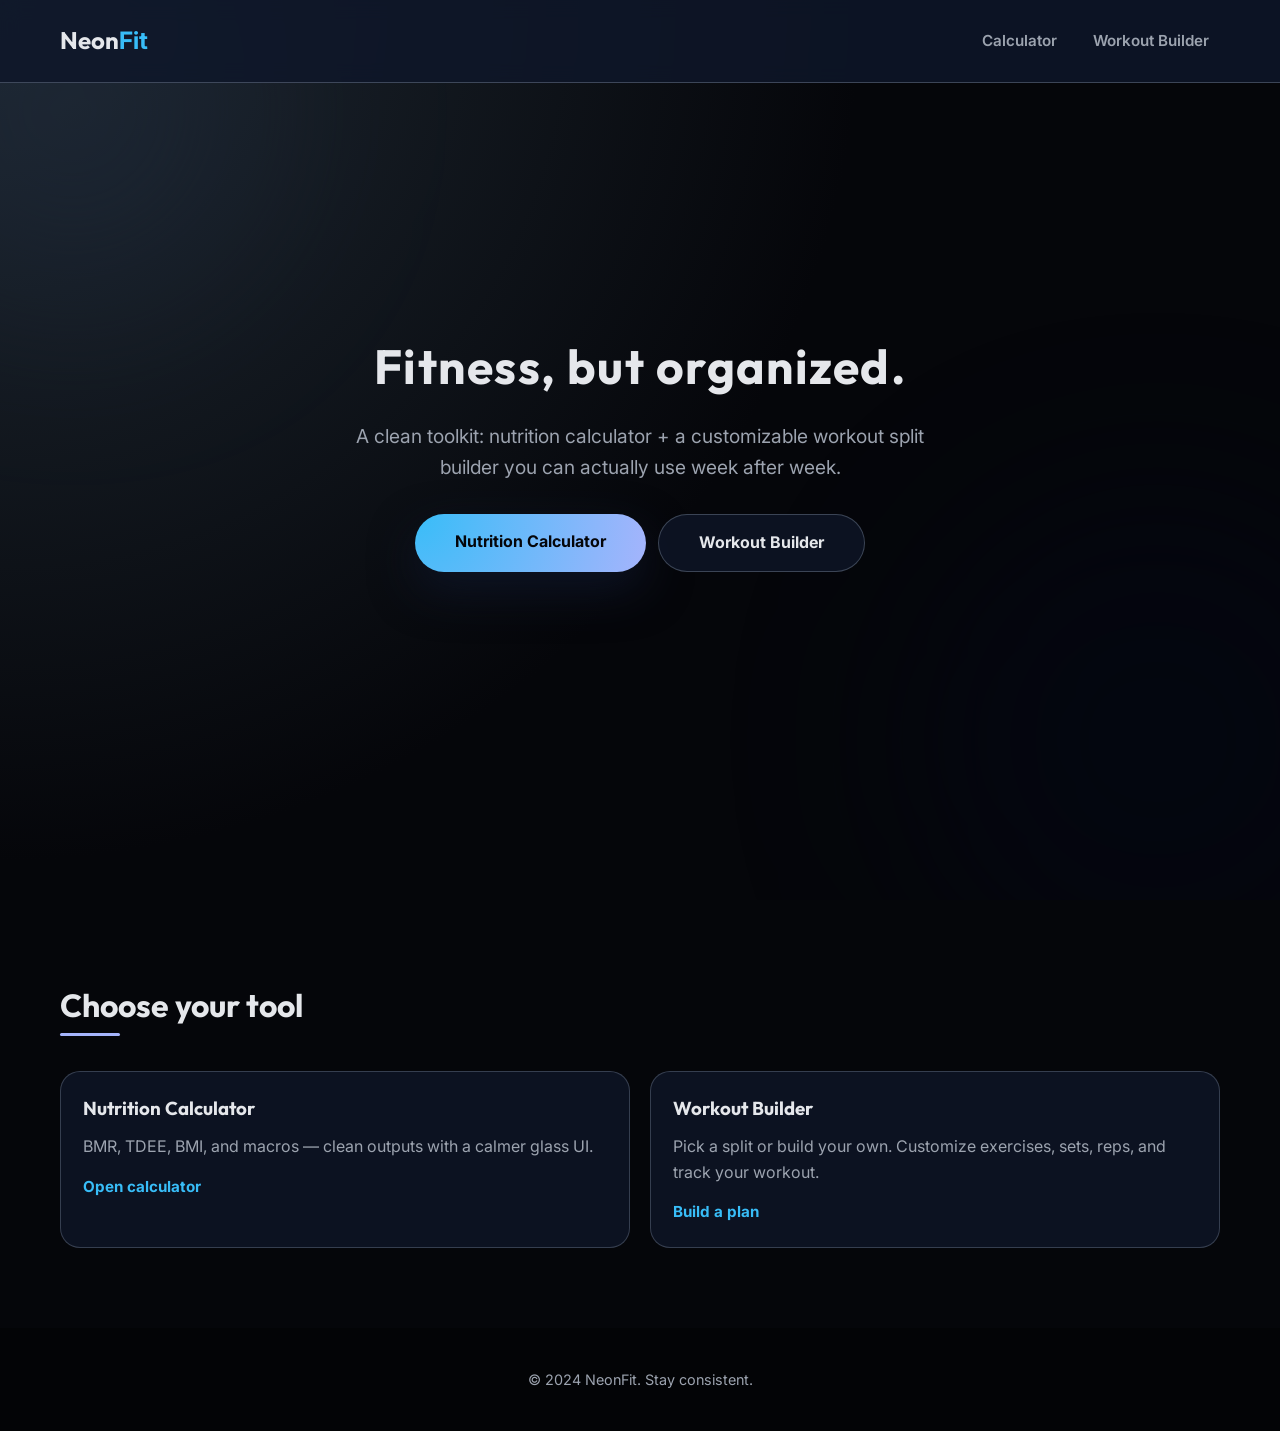
==== commit 0ec5561d: "Gym split included" ====
--- a/index.html
+++ b/index.html
@@ -4,7 +4,7 @@
 <head>
     <meta charset="UTF-8">
     <meta name="viewport" content="width=device-width, initial-scale=1.0">
-    <title>NeonFit | Ultimate Fitness Calculator</title>
+    <title>NeonFit | Fitness Toolkit</title>
     <link rel="stylesheet" href="css/style.css">
     <link rel="preconnect" href="https://fonts.googleapis.com">
     <link rel="preconnect" href="https://fonts.gstatic.com" crossorigin>
@@ -19,7 +19,11 @@
     <header>
         <div class="container">
             <nav>
-                <a href="#" class="logo">Neon<span>Fit</span></a>
+                <a href="index.html" class="logo">Neon<span>Fit</span></a>
+                <div class="nav-links">
+                    <a href="calculator.html">Calculator</a>
+                    <a href="workout.html">Workout Builder</a>
+                </div>
             </nav>
         </div>
     </header>
@@ -29,135 +33,36 @@
         <div class="blob blob-1"></div>
         <div class="blob blob-2"></div>
         <div class="container hero-content">
-            <h1>Level Up Your Fitness</h1>
-            <p class="subtitle">Calculate your BMR, TDEE, and Macros with precision. Optimize your nutrition and crush
-                your goals.</p>
-            <a href="#calculator" class="cta-btn">Start Calculating</a>
-        </div>
-    </section>
-
-    <!-- Calculator Section -->
-    <section id="calculator">
-        <div class="container">
-            <h2>Your Stats</h2>
-            <div class="calculator-card">
-                <div class="form-grid">
-                    <div class="form-group full-width">
-                        <label for="unit">Unit System</label>
-                        <select id="unit">
-                            <option value="metric">Metric (kg / cm)</option>
-                            <option value="imperial">Imperial (lbs / inches)</option>
-                        </select>
-                    </div>
-
-                    <div class="form-group">
-                        <label for="gender">Gender</label>
-                        <select id="gender">
-                            <option value="male">Male</option>
-                            <option value="female">Female</option>
-                        </select>
-                    </div>
-
-                    <div class="form-group">
-                        <label for="age">Age</label>
-                        <input type="number" id="age" placeholder="e.g. 25">
-                    </div>
-
-                    <div class="form-group">
-                        <label for="height">Height (cm)</label>
-                        <input type="number" id="height" placeholder="e.g. 180">
-                    </div>
-
-                    <div class="form-group">
-                        <label for="weight">Weight (kg)</label>
-                        <input type="number" id="weight" placeholder="e.g. 75">
-                    </div>
-
-                    <div class="form-group full-width">
-                        <label for="activity">Activity Level</label>
-                        <select id="activity">
-                            <option value="1.2">Sedentary (Office job, little exercise)</option>
-                            <option value="1.375">Light (1-3 days/week)</option>
-                            <option value="1.55">Moderate (3-5 days/week)</option>
-                            <option value="1.725">Very Active (6-7 days/week)</option>
-                            <option value="1.9">Super Active (Physical job + training)</option>
-                        </select>
-                    </div>
-
-                    <div class="form-group full-width">
-                        <label for="goal">Goal</label>
-                        <select id="goal">
-                            <option value="maintain">Maintain Weight</option>
-                            <option value="cut">Fat Loss (Cut)</option>
-                            <option value="bulk">Muscle Gain (Bulk)</option>
-                        </select>
-                    </div>
-                </div>
-
-                <button id="calcBtn" class="calc-btn">Calculate Macros</button>
-            </div>
-
-            <!-- Results Section (Hidden Initially) -->
-            <div id="results">
-                <h2>Your Blueprint</h2>
-                <div class="results-grid">
-                    <div class="result-card">
-                        <div class="result-label">Daily Calories</div>
-                        <div class="result-value" id="target">0</div>
-                        <div class="result-info">To reach your goal</div>
-                    </div>
-                    <div class="result-card">
-                        <div class="result-label">Protein Target</div>
-                        <div class="result-value" id="protein">0g</div>
-                        <div class="result-info">For muscle retention</div>
-                    </div>
-                    <div class="result-card">
-                        <div class="result-label">BMR</div>
-                        <div class="result-value" id="bmr">0</div>
-                        <div class="result-info">Calories at rest</div>
-                    </div>
-                    <div class="result-card">
-                        <div class="result-label">TDEE</div>
-                        <div class="result-value" id="tdee">0</div>
-                        <div class="result-info">Maintenance calories</div>
-                    </div>
-                    <div class="result-card">
-                        <div class="result-label">BMI</div>
-                        <div class="result-value" id="bmi">0</div>
-                        <div class="result-info">Body Mass Index</div>
-                    </div>
-                </div>
+            <h1>Fitness, but organized.</h1>
+            <p class="subtitle">A clean toolkit: nutrition calculator + a customizable workout split builder you can actually use week after week.</p>
+            <div class="cta-row">
+                <a href="calculator.html" class="cta-btn">Nutrition Calculator</a>
+                <a href="workout.html" class="cta-btn cta-btn-secondary">Workout Builder</a>
             </div>
         </div>
     </section>
 
-    <!-- Info Section -->
-    <section id="info">
+    <section id="features">
         <div class="container">
-            <h2>Understand Your Numbers</h2>
-            <div class="grid">
-                <div class="info-card">
-                    <h3>BMR (Basal Metabolic Rate)</h3>
-                    <p>The number of calories your body burns at rest to maintain basic life functions like breathing
-                        and circulation.</p>
-                </div>
-                <div class="info-card">
-                    <h3>TDEE (Total Daily Energy Expenditure)</h3>
-                    <p>Your total calorie burn in a day, including exercise and daily movement. This is your
-                        "maintenance" number.</p>
-                </div>
-                <div class="info-card">
-                    <h3>BMI (Body Mass Index)</h3>
-                    <p>A simple calculation using a person's height and weight. Note: It doesn't account for muscle
-                        mass!</p>
-                </div>
+            <h2>Choose your tool</h2>
+            <div class="feature-grid">
+                <a class="feature-card" href="calculator.html">
+                    <h3>Nutrition Calculator</h3>
+                    <p>BMR, TDEE, BMI, and macros — clean outputs with a calmer glass UI.</p>
+                    <span class="feature-cta">Open calculator</span>
+                </a>
+                <a class="feature-card" href="workout.html">
+                    <h3>Workout Builder</h3>
+                    <p>Pick a split or build your own. Customize exercises, sets, reps, and track your workout.</p>
+                    <span class="feature-cta">Build a plan</span>
+                </a>
             </div>
         </div>
     </section>
 
     <footer>
         <div class="container">
-            <p>&copy; 2024 NeonFit Calculator. Stay Hard.</p>
+            <p>&copy; 2024 NeonFit. Stay consistent.</p>
         </div>
     </footer>
 
--- a/css/style.css
+++ b/css/style.css
@@ -2,15 +2,15 @@
 @import url('https://fonts.googleapis.com/css2?family=Inter:wght@300;400;600;700&family=Outfit:wght@500;700&display=swap');
 
 :root {
-    --bg-dark: #0f0c29;
-    --bg-gradient: linear-gradient(135deg, #0f0c29, #302b63, #24243e);
-    --glass-bg: rgba(255, 255, 255, 0.05);
-    --glass-border: rgba(255, 255, 255, 0.1);
-    --neon-cyan: #00ffcc;
-    --neon-pink: #d500f9;
-    --neon-blue: #2979ff;
-    --text-main: #ffffff;
-    --text-muted: #b0bec5;
+    --bg-dark: #05060a;
+    --bg-gradient: radial-gradient(circle at top left, #1f2933 0, #05060a 55%);
+    --glass-bg: rgba(15, 23, 42, 0.75);
+    --glass-border: rgba(148, 163, 184, 0.35);
+    --accent-soft: #7dd3fc;
+    --accent-strong: #38bdf8;
+    --accent-subtle: #a5b4fc;
+    --text-main: #e5e7eb;
+    --text-muted: #9ca3af;
     --card-radius: 20px;
     --transition-speed: 0.3s;
 }
@@ -30,6 +30,19 @@
     min-height: 100vh;
     overflow-x: hidden;
     line-height: 1.6;
+    animation: pageFade 320ms ease-out;
+}
+
+@keyframes pageFade {
+    from {
+        opacity: 0;
+        transform: translateY(6px);
+    }
+
+    to {
+        opacity: 1;
+        transform: translateY(0);
+    }
 }
 
 /* Scrollbar */
@@ -47,7 +60,7 @@
 }
 
 ::-webkit-scrollbar-thumb:hover {
-    background: var(--neon-cyan);
+    background: var(--accent-strong);
 }
 
 /* Typography */
@@ -60,12 +73,9 @@
 
 h1 {
     font-size: 3rem;
-    background: linear-gradient(to right, var(--neon-cyan), var(--neon-blue));
-    -webkit-background-clip: text;
-    background-clip: text;
-    -webkit-text-fill-color: transparent;
+    color: var(--text-main);
     margin-bottom: 1rem;
-    text-shadow: 0 0 20px rgba(0, 255, 204, 0.3);
+    letter-spacing: 0.03em;
 }
 
 h2 {
@@ -82,7 +92,7 @@
     left: 0;
     width: 60px;
     height: 3px;
-    background: var(--neon-pink);
+    background: var(--accent-subtle);
     border-radius: 2px;
 }
 
@@ -104,7 +114,7 @@
     width: 100%;
     top: 0;
     z-index: 1000;
-    background: rgba(15, 12, 41, 0.8);
+    background: rgba(15, 23, 42, 0.85);
     backdrop-filter: blur(10px);
     border-bottom: 1px solid var(--glass-border);
 }
@@ -113,6 +123,35 @@
     display: flex;
     justify-content: space-between;
     align-items: center;
+}
+
+.nav-links {
+    display: flex;
+    gap: 14px;
+    align-items: center;
+}
+
+.nav-links a {
+    color: var(--text-muted);
+    text-decoration: none;
+    font-weight: 600;
+    font-size: 0.95rem;
+    padding: 8px 10px;
+    border-radius: 999px;
+    border: 1px solid transparent;
+    transition: color var(--transition-speed), border-color var(--transition-speed), background var(--transition-speed);
+}
+
+.nav-links a:hover {
+    color: var(--text-main);
+    border-color: rgba(148, 163, 184, 0.35);
+    background: rgba(15, 23, 42, 0.6);
+}
+
+.nav-links a.active {
+    color: var(--text-main);
+    border-color: rgba(56, 189, 248, 0.35);
+    background: rgba(15, 23, 42, 0.8);
 }
 
 .logo {
@@ -124,7 +163,7 @@
 }
 
 .logo span {
-    color: var(--neon-cyan);
+    color: var(--accent-strong);
 }
 
 /* Hero Section */
@@ -142,9 +181,9 @@
 .blob {
     position: absolute;
     border-radius: 50%;
-    filter: blur(80px);
+    filter: blur(90px);
     z-index: -1;
-    opacity: 0.6;
+    opacity: 0.4;
     animation: float 10s infinite alternate;
 }
 
@@ -153,7 +192,7 @@
     left: -10%;
     width: 400px;
     height: 400px;
-    background: var(--neon-blue);
+    background: #1e293b;
     animation-delay: 0s;
 }
 
@@ -162,7 +201,7 @@
     right: -10%;
     width: 500px;
     height: 500px;
-    background: var(--neon-pink);
+    background: #020617;
     animation-delay: -5s;
 }
 
@@ -192,18 +231,18 @@
 .cta-btn {
     display: inline-block;
     padding: 15px 40px;
-    background: linear-gradient(45deg, var(--neon-blue), var(--neon-cyan));
-    color: #000;
+    background: radial-gradient(circle at 0 0, var(--accent-strong), var(--accent-subtle));
+    color: var(--bg-dark);
     font-weight: 700;
     text-decoration: none;
     border-radius: 30px;
     transition: transform var(--transition-speed), box-shadow var(--transition-speed);
-    box-shadow: 0 5px 15px rgba(0, 255, 204, 0.4);
+    box-shadow: 0 18px 45px rgba(15, 23, 42, 0.8);
 }
 
 .cta-btn:hover {
     transform: translateY(-3px);
-    box-shadow: 0 10px 25px rgba(0, 255, 204, 0.6);
+    box-shadow: 0 22px 60px rgba(15, 23, 42, 0.95);
 }
 
 /* Calculator Section */
@@ -213,7 +252,7 @@
 
 .calculator-card {
     background: var(--glass-bg);
-    backdrop-filter: blur(20px);
+    backdrop-filter: blur(26px) saturate(1.4);
     border: 1px solid var(--glass-border);
     border-radius: var(--card-radius);
     padding: 40px;
@@ -248,8 +287,8 @@
 select {
     width: 100%;
     padding: 15px;
-    background: rgba(0, 0, 0, 0.3);
-    border: 1px solid var(--glass-border);
+    background: rgba(15, 23, 42, 0.65);
+    border: 1px solid rgba(148, 163, 184, 0.3);
     border-radius: 12px;
     color: var(--text-main);
     font-size: 1rem;
@@ -259,16 +298,16 @@
 
 input:focus,
 select:focus {
-    border-color: var(--neon-cyan);
-    box-shadow: 0 0 10px rgba(0, 255, 204, 0.2);
-    background: rgba(0, 0, 0, 0.5);
+    border-color: var(--accent-strong);
+    box-shadow: 0 0 0 1px rgba(56, 189, 248, 0.2);
+    background: rgba(15, 23, 42, 0.9);
 }
 
 .calc-btn {
     width: 100%;
     padding: 18px;
     margin-top: 20px;
-    background: linear-gradient(45deg, var(--neon-pink), var(--neon-blue));
+    background: linear-gradient(135deg, var(--accent-strong), var(--accent-subtle));
     border: none;
     border-radius: 12px;
     color: white;
@@ -288,6 +327,12 @@
     transform: scale(0.98);
 }
 
+.helper-text {
+    font-size: 0.8rem;
+    color: var(--text-muted);
+    margin-top: 6px;
+}
+
 /* Results Section */
 #results {
     margin-top: 40px;
@@ -303,7 +348,7 @@
 }
 
 .result-card {
-    background: rgba(255, 255, 255, 0.03);
+    background: rgba(15, 23, 42, 0.7);
     padding: 20px;
     border-radius: 16px;
     text-align: center;
@@ -313,13 +358,13 @@
 
 .result-card:hover {
     transform: translateY(-5px);
-    background: rgba(255, 255, 255, 0.06);
+    background: rgba(15, 23, 42, 0.95);
 }
 
 .result-value {
     font-size: 2rem;
     font-weight: 700;
-    color: var(--neon-cyan);
+    color: var(--accent-soft);
     margin: 10px 0;
 }
 
@@ -336,15 +381,320 @@
 }
 
 .info-card {
-    background: var(--glass-bg);
+    background: rgba(15, 23, 42, 0.75);
     padding: 30px;
     border-radius: var(--card-radius);
     border: 1px solid var(--glass-border);
+    opacity: 0;
+    transform: translateY(20px);
+    transition: opacity var(--transition-speed), transform var(--transition-speed);
 }
 
 .info-card h3 {
-    color: var(--neon-pink);
+    color: var(--accent-subtle);
     margin-bottom: 1rem;
+}
+
+.info-card.visible {
+    opacity: 1;
+    transform: translateY(0);
+}
+
+.error-message {
+    margin-top: 10px;
+    color: #ff6b6b;
+    font-size: 0.9rem;
+    min-height: 1.1em;
+}
+
+.summary-text {
+    margin-top: 24px;
+    color: var(--text-muted);
+    text-align: center;
+    font-size: 0.95rem;
+}
+
+/* Workout Planner */
+#workout {
+    position: relative;
+}
+
+.planner-card {
+    background: var(--glass-bg);
+    backdrop-filter: blur(24px) saturate(1.4);
+    border: 1px solid var(--glass-border);
+    border-radius: var(--card-radius);
+    padding: 32px;
+    box-shadow: 0 18px 45px rgba(0, 0, 0, 0.45);
+    max-width: 900px;
+    margin: 0 auto 40px auto;
+}
+
+.planner-grid {
+    display: grid;
+    grid-template-columns: 1.1fr 1.9fr;
+    gap: 20px;
+}
+
+.days-row {
+    display: flex;
+    flex-wrap: wrap;
+    gap: 8px;
+    margin-top: 6px;
+}
+
+.days-row label {
+    font-size: 0.8rem;
+    background: rgba(15, 23, 42, 0.7);
+    border-radius: 999px;
+    padding: 6px 10px;
+    border: 1px solid rgba(148, 163, 184, 0.4);
+    cursor: pointer;
+}
+
+.days-row input[type="checkbox"] {
+    margin-right: 4px;
+}
+
+.workout-plan {
+    display: grid;
+    grid-template-columns: repeat(auto-fit, minmax(260px, 1fr));
+    gap: 20px;
+}
+
+.day-card {
+    background: rgba(15, 23, 42, 0.8);
+    border-radius: 18px;
+    padding: 20px 18px;
+    border: 1px solid rgba(148, 163, 184, 0.35);
+    box-shadow: 0 10px 30px rgba(0, 0, 0, 0.5);
+}
+
+.day-card-header {
+    display: flex;
+    justify-content: space-between;
+    align-items: baseline;
+    margin-bottom: 10px;
+}
+
+.day-card-header h3 {
+    font-size: 1rem;
+    color: var(--text-main);
+}
+
+.day-card-header span {
+    font-size: 0.75rem;
+    color: var(--text-muted);
+}
+
+.day-editor {
+    margin: 10px 0 12px 0;
+}
+
+.day-label-edit {
+    display: grid;
+    gap: 6px;
+}
+
+.day-label-input {
+    width: 100%;
+    padding: 12px;
+    background: rgba(15, 23, 42, 0.65);
+    border: 1px solid rgba(148, 163, 184, 0.3);
+    border-radius: 12px;
+    color: var(--text-main);
+    outline: none;
+}
+
+.day-label-input:focus {
+    border-color: rgba(56, 189, 248, 0.45);
+    box-shadow: 0 0 0 1px rgba(56, 189, 248, 0.2);
+    background: rgba(15, 23, 42, 0.9);
+}
+
+.muscle-tags {
+    display: flex;
+    flex-wrap: wrap;
+    gap: 6px;
+    margin-bottom: 10px;
+}
+
+.muscle-tag {
+    font-size: 0.7rem;
+    padding: 4px 8px;
+    border-radius: 999px;
+    background: rgba(15, 23, 42, 0.9);
+    border: 1px solid rgba(148, 163, 184, 0.45);
+    color: var(--text-muted);
+}
+
+.muscle-chip {
+    font-size: 0.75rem;
+    padding: 6px 10px;
+    border-radius: 999px;
+    background: rgba(15, 23, 42, 0.75);
+    border: 1px solid rgba(148, 163, 184, 0.35);
+    color: var(--text-muted);
+    cursor: pointer;
+    transition: background var(--transition-speed), border-color var(--transition-speed), color var(--transition-speed);
+}
+
+.muscle-chip:hover {
+    border-color: rgba(56, 189, 248, 0.35);
+    color: var(--text-main);
+}
+
+.muscle-chip.active {
+    background: rgba(56, 189, 248, 0.12);
+    border-color: rgba(56, 189, 248, 0.45);
+    color: var(--text-main);
+}
+
+.exercise-row {
+    border-radius: 12px;
+    padding: 10px 10px;
+    background: rgba(15, 23, 42, 0.8);
+    border: 1px solid rgba(31, 41, 55, 0.9);
+    margin-bottom: 8px;
+}
+
+.exercise-row-main {
+    display: flex;
+    justify-content: space-between;
+    gap: 10px;
+    align-items: center;
+}
+
+.exercise-name {
+    font-size: 0.9rem;
+    font-weight: 500;
+}
+
+.exercise-name-select {
+    padding: 10px 12px;
+    background: rgba(15, 23, 42, 0.7);
+    border: 1px solid rgba(148, 163, 184, 0.3);
+    border-radius: 12px;
+    color: var(--text-main);
+    width: 100%;
+    max-width: 320px;
+}
+
+.exercise-name-select:focus {
+    border-color: rgba(56, 189, 248, 0.45);
+    box-shadow: 0 0 0 1px rgba(56, 189, 248, 0.2);
+    outline: none;
+}
+
+.exercise-meta {
+    font-size: 0.8rem;
+    color: var(--text-muted);
+}
+
+.exercise-controls {
+    display: flex;
+    align-items: center;
+    gap: 8px;
+    margin-top: 8px;
+    font-size: 0.75rem;
+}
+
+.exercise-demo-link {
+    color: var(--accent-strong);
+    text-decoration: none;
+    font-weight: 700;
+}
+
+.exercise-demo-link:hover {
+    text-decoration: underline;
+}
+
+.remove-exercise-btn {
+    margin-left: auto;
+    background: transparent;
+    border: 1px solid rgba(148, 163, 184, 0.35);
+    color: var(--text-muted);
+    padding: 6px 10px;
+    border-radius: 999px;
+    cursor: pointer;
+    transition: border-color var(--transition-speed), color var(--transition-speed), background var(--transition-speed);
+}
+
+.remove-exercise-btn:hover {
+    border-color: rgba(248, 113, 113, 0.55);
+    color: #fecaca;
+    background: rgba(248, 113, 113, 0.08);
+}
+
+.day-actions {
+    display: flex;
+    align-items: center;
+    gap: 10px;
+    justify-content: space-between;
+    margin-top: 10px;
+}
+
+.start-session-btn {
+    text-decoration: none;
+    font-weight: 800;
+    color: var(--bg-dark);
+    background: radial-gradient(circle at 0 0, var(--accent-strong), var(--accent-subtle));
+    border-radius: 999px;
+    padding: 10px 14px;
+    border: 1px solid rgba(56, 189, 248, 0.35);
+}
+
+.start-session-btn:hover {
+    filter: brightness(1.05);
+}
+
+.exercise-controls select {
+    padding: 6px 8px;
+    font-size: 0.75rem;
+}
+
+.exercise-controls input[type="number"] {
+    width: 52px;
+    padding: 6px 4px;
+    font-size: 0.75rem;
+}
+
+.exercise-advice {
+    margin-top: 6px;
+    font-size: 0.75rem;
+    color: var(--accent-soft);
+}
+
+.exercise-complete-toggle {
+    display: flex;
+    align-items: center;
+    gap: 4px;
+}
+
+.add-exercise-btn {
+    margin-top: 4px;
+    font-size: 0.8rem;
+    background: transparent;
+    border: 1px dashed rgba(148, 163, 184, 0.5);
+    color: var(--text-muted);
+    padding: 6px 8px;
+    border-radius: 999px;
+    cursor: pointer;
+    transition: border-color var(--transition-speed), color var(--transition-speed), background var(--transition-speed);
+}
+
+.add-exercise-btn:hover {
+    border-color: var(--accent-strong);
+    color: var(--accent-strong);
+    background: rgba(15, 23, 42, 0.9);
+}
+
+.workout-complete-banner {
+    margin-top: 32px;
+    text-align: center;
+    font-size: 1rem;
+    color: var(--accent-soft);
+    min-height: 1.4em;
 }
 
 /* Footer */
@@ -402,4 +752,209 @@
     .calculator-card {
         padding: 25px;
     }
+
+    .planner-card {
+        padding: 22px;
+    }
+
+    .planner-grid {
+        grid-template-columns: 1fr;
+    }
+}
+
+/* Navigation */
+.nav-links {
+    display: flex;
+    gap: 14px;
+    align-items: center;
+}
+
+.nav-links a {
+    color: var(--text-muted);
+    text-decoration: none;
+    font-weight: 600;
+    font-size: 0.95rem;
+    padding: 8px 10px;
+    border-radius: 999px;
+    border: 1px solid transparent;
+    transition: color var(--transition-speed), border-color var(--transition-speed), background var(--transition-speed);
+}
+
+.nav-links a:hover {
+    color: var(--text-main);
+    border-color: rgba(148, 163, 184, 0.35);
+    background: rgba(15, 23, 42, 0.6);
+}
+
+.nav-links a.active {
+    color: var(--text-main);
+    border-color: rgba(56, 189, 248, 0.35);
+    background: rgba(15, 23, 42, 0.8);
+}
+
+/* Page hero (internal pages) */
+.page-hero {
+    padding: 120px 0 30px 0;
+}
+
+.page-hero h1 {
+    font-size: 2.3rem;
+    margin-bottom: 0.4rem;
+}
+
+.page-hero .subtitle {
+    margin-bottom: 0;
+}
+
+/* Home feature cards */
+.feature-grid {
+    display: grid;
+    grid-template-columns: repeat(auto-fit, minmax(260px, 1fr));
+    gap: 20px;
+    margin-top: 16px;
+}
+
+.feature-card {
+    text-decoration: none;
+    background: rgba(15, 23, 42, 0.75);
+    border: 1px solid rgba(148, 163, 184, 0.3);
+    border-radius: var(--card-radius);
+    padding: 22px;
+    transition: transform var(--transition-speed), background var(--transition-speed), border-color var(--transition-speed);
+}
+
+.feature-card:hover {
+    transform: translateY(-4px);
+    background: rgba(15, 23, 42, 0.9);
+    border-color: rgba(56, 189, 248, 0.25);
+}
+
+.feature-card h3 {
+    margin-bottom: 10px;
+}
+
+.feature-card p {
+    color: var(--text-muted);
+    margin-bottom: 14px;
+}
+
+.feature-cta {
+    display: inline-block;
+    color: var(--accent-strong);
+    font-weight: 700;
+    font-size: 0.95rem;
+}
+
+/* CTA row + secondary CTA */
+.cta-row {
+    display: flex;
+    gap: 12px;
+    justify-content: center;
+    flex-wrap: wrap;
+}
+
+.cta-btn-secondary {
+    background: rgba(15, 23, 42, 0.75);
+    color: var(--text-main);
+    border: 1px solid rgba(148, 163, 184, 0.35);
+    box-shadow: none;
+}
+
+.cta-btn-secondary:hover {
+    box-shadow: 0 22px 60px rgba(0, 0, 0, 0.65);
+}
+
+/* Planner actions buttons */
+.planner-actions {
+    display: flex;
+    gap: 10px;
+    flex-wrap: wrap;
+    margin-top: 16px;
+}
+
+.calc-btn-muted {
+    background: rgba(15, 23, 42, 0.8);
+    border: 1px solid rgba(148, 163, 184, 0.35);
+}
+
+.calc-btn-ghost {
+    background: transparent;
+    border: 1px dashed rgba(148, 163, 184, 0.5);
+    color: var(--text-muted);
+}
+
+/* Session UI */
+.session-root {
+    display: grid;
+    grid-template-columns: 1fr;
+    gap: 14px;
+    max-width: 900px;
+    margin: 0 auto;
+}
+
+.session-exercise {
+    background: rgba(15, 23, 42, 0.78);
+    border: 1px solid rgba(148, 163, 184, 0.35);
+    border-radius: 18px;
+    padding: 16px;
+}
+
+.session-exercise-header {
+    display: flex;
+    justify-content: space-between;
+    gap: 10px;
+    align-items: baseline;
+    margin-bottom: 10px;
+}
+
+.session-exercise-title {
+    font-weight: 700;
+}
+
+.session-exercise-links a {
+    color: var(--text-muted);
+    text-decoration: none;
+    font-size: 0.85rem;
+}
+
+.session-exercise-links a:hover {
+    color: var(--text-main);
+}
+
+.set-grid {
+    display: grid;
+    grid-template-columns: repeat(auto-fit, minmax(160px, 1fr));
+    gap: 8px;
+}
+
+.set-tile {
+    background: rgba(2, 6, 23, 0.35);
+    border: 1px solid rgba(148, 163, 184, 0.25);
+    border-radius: 14px;
+    padding: 10px;
+}
+
+.set-tile-top {
+    display: flex;
+    justify-content: space-between;
+    align-items: center;
+    font-size: 0.85rem;
+    margin-bottom: 8px;
+}
+
+.session-actions {
+    display: flex;
+    justify-content: center;
+    margin-top: 18px;
+}
+
+@media (max-width: 768px) {
+    .nav-links {
+        gap: 6px;
+    }
+
+    .nav-links a {
+        font-size: 0.9rem;
+        padding: 7px 9px;
+    }
 }
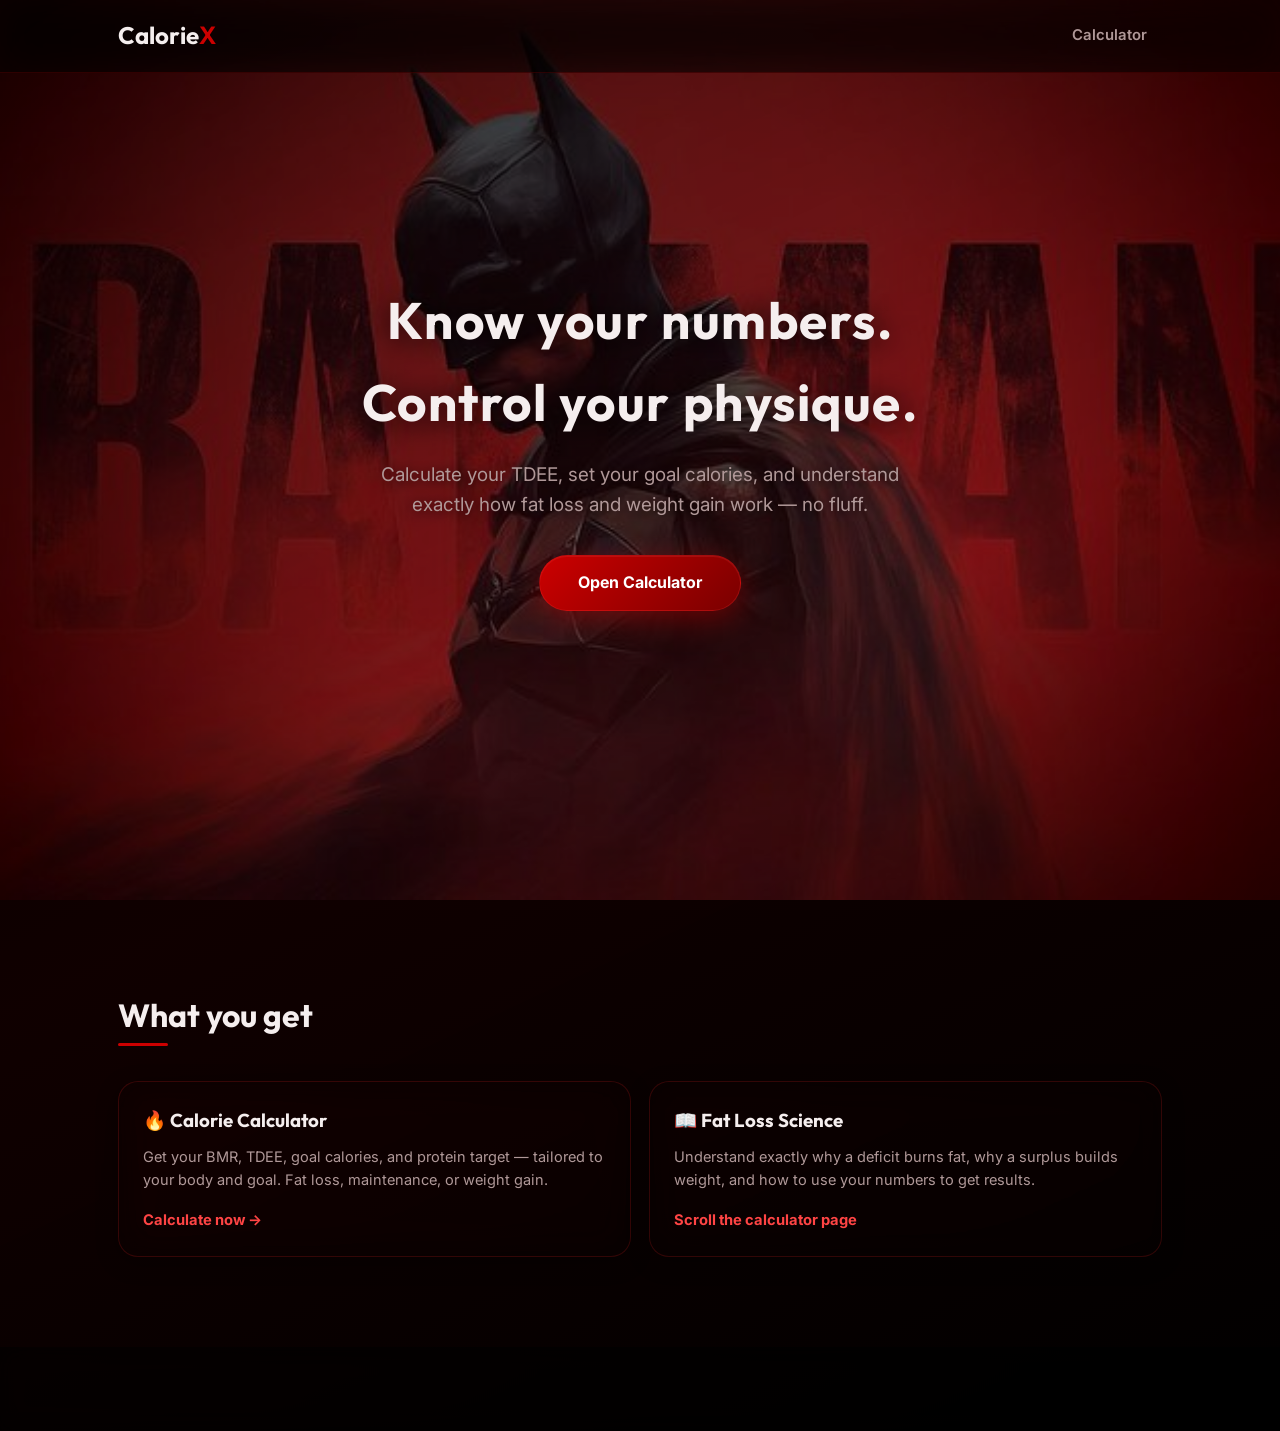
==== commit 46e908de: "feat: apply batman theme, custom dropdowns, and correct calorie science logic" ====
--- a/index.html
+++ b/index.html
@@ -4,7 +4,7 @@
 <head>
     <meta charset="UTF-8">
     <meta name="viewport" content="width=device-width, initial-scale=1.0">
-    <title>NeonFit | Fitness Toolkit</title>
+    <title>CalorieX | Know Your Numbers</title>
     <link rel="stylesheet" href="css/style.css">
     <link rel="preconnect" href="https://fonts.googleapis.com">
     <link rel="preconnect" href="https://fonts.gstatic.com" crossorigin>
@@ -19,10 +19,9 @@
     <header>
         <div class="container">
             <nav>
-                <a href="index.html" class="logo">Neon<span>Fit</span></a>
+                <a href="index.html" class="logo">Calorie<span>X</span></a>
                 <div class="nav-links">
                     <a href="calculator.html">Calculator</a>
-                    <a href="workout.html">Workout Builder</a>
                 </div>
             </nav>
         </div>
@@ -30,39 +29,36 @@
 
     <!-- Hero Section -->
     <section id="hero">
-        <div class="blob blob-1"></div>
-        <div class="blob blob-2"></div>
         <div class="container hero-content">
-            <h1>Fitness, but organized.</h1>
-            <p class="subtitle">A clean toolkit: nutrition calculator + a customizable workout split builder you can actually use week after week.</p>
+            <h1>Know your numbers.<br>Control your physique.</h1>
+            <p class="subtitle">Calculate your TDEE, set your goal calories, and understand exactly how fat loss and weight gain work — no fluff.</p>
             <div class="cta-row">
-                <a href="calculator.html" class="cta-btn">Nutrition Calculator</a>
-                <a href="workout.html" class="cta-btn cta-btn-secondary">Workout Builder</a>
+                <a href="calculator.html" class="cta-btn">Open Calculator</a>
             </div>
         </div>
     </section>
 
     <section id="features">
         <div class="container">
-            <h2>Choose your tool</h2>
+            <h2>What you get</h2>
             <div class="feature-grid">
                 <a class="feature-card" href="calculator.html">
-                    <h3>Nutrition Calculator</h3>
-                    <p>BMR, TDEE, BMI, and macros — clean outputs with a calmer glass UI.</p>
-                    <span class="feature-cta">Open calculator</span>
+                    <h3>🔥 Calorie Calculator</h3>
+                    <p>Get your BMR, TDEE, goal calories, and protein target — tailored to your body and goal. Fat loss, maintenance, or weight gain.</p>
+                    <span class="feature-cta">Calculate now →</span>
                 </a>
-                <a class="feature-card" href="workout.html">
-                    <h3>Workout Builder</h3>
-                    <p>Pick a split or build your own. Customize exercises, sets, reps, and track your workout.</p>
-                    <span class="feature-cta">Build a plan</span>
-                </a>
+                <div class="feature-card">
+                    <h3>📖 Fat Loss Science</h3>
+                    <p>Understand exactly why a deficit burns fat, why a surplus builds weight, and how to use your numbers to get results.</p>
+                    <span class="feature-cta">Scroll the calculator page</span>
+                </div>
             </div>
         </div>
     </section>
 
     <footer>
         <div class="container">
-            <p>&copy; 2024 NeonFit. Stay consistent.</p>
+            <p>&copy; 2024 CalorieX. Eat smart, stay consistent.</p>
         </div>
     </footer>
 
--- a/css/style.css
+++ b/css/style.css
@@ -2,84 +2,77 @@
 @import url('https://fonts.googleapis.com/css2?family=Inter:wght@300;400;600;700&family=Outfit:wght@500;700&display=swap');
 
 :root {
-    --bg-dark: #05060a;
-    --bg-gradient: radial-gradient(circle at top left, #1f2933 0, #05060a 55%);
-    --glass-bg: rgba(15, 23, 42, 0.75);
-    --glass-border: rgba(148, 163, 184, 0.35);
-    --accent-soft: #7dd3fc;
-    --accent-strong: #38bdf8;
-    --accent-subtle: #a5b4fc;
-    --text-main: #e5e7eb;
-    --text-muted: #9ca3af;
+    --accent-soft: #ff4444;
+    --accent-strong: #cc0000;
+    --text-main: #f5eeee;
+    --text-muted: #b09898;
+
+    /* Transparent glassmorphism */
+    --glass-bg: rgba(8, 0, 0, 0.32);
+    --glass-border: rgba(220, 30, 30, 0.2);
+    --glass-blur: blur(18px) saturate(1.7);
+
     --card-radius: 20px;
-    --transition-speed: 0.3s;
-}
-
-* {
-    margin: 0;
-    padding: 0;
+    --transition-speed: 0.22s;
+}
+
+*, *::before, *::after {
+    margin: 0; padding: 0;
     box-sizing: border-box;
     font-family: 'Inter', sans-serif;
 }
 
+/* ── Body / Batman Background ───────────────────────── */
 body {
-    background: var(--bg-dark);
-    background-image: var(--bg-gradient);
-    background-attachment: fixed;
-    color: var(--text-main);
     min-height: 100vh;
     overflow-x: hidden;
+    color: var(--text-main);
     line-height: 1.6;
-    animation: pageFade 320ms ease-out;
-}
-
-@keyframes pageFade {
-    from {
-        opacity: 0;
-        transform: translateY(6px);
-    }
-
-    to {
-        opacity: 1;
-        transform: translateY(0);
-    }
-}
-
-/* Scrollbar */
-::-webkit-scrollbar {
-    width: 10px;
-}
-
-::-webkit-scrollbar-track {
-    background: var(--bg-dark);
-}
-
-::-webkit-scrollbar-thumb {
-    background: var(--glass-border);
-    border-radius: 5px;
-}
-
-::-webkit-scrollbar-thumb:hover {
-    background: var(--accent-strong);
-}
-
-/* Typography */
-h1,
-h2,
-h3 {
-    font-family: 'Outfit', sans-serif;
-    color: var(--text-main);
-}
+    background-color: #050000;
+    background-image: url('../batman.jpeg');
+    background-size: cover;
+    background-position: center top;
+    background-attachment: fixed;
+    background-repeat: no-repeat;
+    animation: pageFade 380ms cubic-bezier(0.16, 1, 0.3, 1) both;
+    will-change: opacity;
+}
+
+/* Dark overlay for readability */
+body::before {
+    content: '';
+    position: fixed;
+    inset: 0;
+    background: linear-gradient(
+        155deg,
+        rgba(0,0,0,0.72) 0%,
+        rgba(25,0,0,0.55) 50%,
+        rgba(0,0,0,0.78) 100%
+    );
+    z-index: 0;
+    pointer-events: none;
+}
+
+body > * { position: relative; z-index: 1; }
+
+/* ── Scrollbar ──────────────────────────────────────── */
+::-webkit-scrollbar { width: 8px; }
+::-webkit-scrollbar-track { background: #050000; }
+::-webkit-scrollbar-thumb { background: rgba(180,0,0,0.5); border-radius: 4px; }
+::-webkit-scrollbar-thumb:hover { background: var(--accent-strong); }
+
+/* ── Typography ─────────────────────────────────────── */
+h1, h2, h3 { font-family: 'Outfit', sans-serif; color: var(--text-main); }
 
 h1 {
-    font-size: 3rem;
-    color: var(--text-main);
+    font-size: clamp(2.2rem, 5vw, 3.2rem);
     margin-bottom: 1rem;
     letter-spacing: 0.03em;
+    text-shadow: 0 2px 30px rgba(0,0,0,0.95);
 }
 
 h2 {
-    font-size: 2rem;
+    font-size: clamp(1.5rem, 3.5vw, 2rem);
     margin-bottom: 1.5rem;
     position: relative;
     display: inline-block;
@@ -88,873 +81,503 @@
 h2::after {
     content: '';
     position: absolute;
-    bottom: -5px;
-    left: 0;
-    width: 60px;
-    height: 3px;
-    background: var(--accent-subtle);
+    bottom: -5px; left: 0;
+    width: 50px; height: 3px;
+    background: var(--accent-strong);
     border-radius: 2px;
-}
-
-/* Layout */
+    transform-origin: left;
+    animation: underlineGrow 0.6s cubic-bezier(0.16,1,0.3,1) both 0.25s;
+    will-change: transform;
+}
+
+/* ── Layout ─────────────────────────────────────────── */
 .container {
-    max-width: 1200px;
+    max-width: 1100px;
     margin: 0 auto;
-    padding: 0 20px;
-}
-
-section {
-    padding: 80px 0;
-}
-
-/* Header */
+    padding: 0 clamp(16px, 4vw, 28px);
+}
+
+section { padding: clamp(50px, 8vw, 90px) 0; }
+
+/* ── Header ─────────────────────────────────────────── */
 header {
-    padding: 20px 0;
+    padding: 16px 0;
     position: fixed;
-    width: 100%;
-    top: 0;
+    width: 100%; top: 0;
     z-index: 1000;
-    background: rgba(15, 23, 42, 0.85);
-    backdrop-filter: blur(10px);
-    border-bottom: 1px solid var(--glass-border);
-}
-
-nav {
-    display: flex;
-    justify-content: space-between;
-    align-items: center;
-}
-
-.nav-links {
-    display: flex;
-    gap: 14px;
-    align-items: center;
-}
+    background: rgba(4,0,0,0.48);
+    backdrop-filter: blur(20px) saturate(1.8);
+    -webkit-backdrop-filter: blur(20px) saturate(1.8);
+    border-bottom: 1px solid rgba(200,0,0,0.18);
+}
+
+nav { display: flex; justify-content: space-between; align-items: center; }
+.nav-links { display: flex; gap: 10px; align-items: center; }
 
 .nav-links a {
     color: var(--text-muted);
     text-decoration: none;
     font-weight: 600;
-    font-size: 0.95rem;
-    padding: 8px 10px;
+    font-size: 0.93rem;
+    padding: 7px 14px;
     border-radius: 999px;
     border: 1px solid transparent;
-    transition: color var(--transition-speed), border-color var(--transition-speed), background var(--transition-speed);
-}
-
+    transition:
+        color var(--transition-speed),
+        border-color var(--transition-speed),
+        background var(--transition-speed),
+        transform 180ms cubic-bezier(0.34,1.56,0.64,1);
+    will-change: transform;
+}
 .nav-links a:hover {
     color: var(--text-main);
-    border-color: rgba(148, 163, 184, 0.35);
-    background: rgba(15, 23, 42, 0.6);
-}
-
+    border-color: rgba(200,0,0,0.38);
+    background: rgba(80,0,0,0.32);
+    transform: translateY(-2px);
+}
 .nav-links a.active {
-    color: var(--text-main);
-    border-color: rgba(56, 189, 248, 0.35);
-    background: rgba(15, 23, 42, 0.8);
+    color: #ff5555;
+    border-color: rgba(200,0,0,0.4);
+    background: rgba(80,0,0,0.38);
 }
 
 .logo {
     font-family: 'Outfit', sans-serif;
-    font-size: 1.5rem;
-    font-weight: 700;
+    font-size: 1.5rem; font-weight: 700;
     color: var(--text-main);
     text-decoration: none;
-}
-
-.logo span {
-    color: var(--accent-strong);
-}
-
-/* Hero Section */
+    transition: transform 200ms cubic-bezier(0.34,1.56,0.64,1);
+    will-change: transform;
+    display: inline-block;
+}
+.logo:hover { transform: scale(1.05); }
+.logo span { color: var(--accent-strong); }
+
+/* ── Hero ───────────────────────────────────────────── */
 #hero {
     min-height: 100vh;
     display: flex;
     align-items: center;
     justify-content: center;
     text-align: center;
+    padding-top: 80px;
     position: relative;
     overflow: hidden;
 }
 
-/* Animated Background Elements */
-.blob {
-    position: absolute;
-    border-radius: 50%;
-    filter: blur(90px);
-    z-index: -1;
-    opacity: 0.4;
-    animation: float 10s infinite alternate;
-}
-
-.blob-1 {
-    top: -10%;
-    left: -10%;
-    width: 400px;
-    height: 400px;
-    background: #1e293b;
-    animation-delay: 0s;
-}
-
-.blob-2 {
-    bottom: -10%;
-    right: -10%;
-    width: 500px;
-    height: 500px;
-    background: #020617;
-    animation-delay: -5s;
-}
-
-@keyframes float {
-    0% {
-        transform: translate(0, 0);
-    }
-
-    100% {
-        transform: translate(30px, 30px);
-    }
-}
-
 .hero-content {
-    animation: fadeInUp 1s ease-out;
+    animation: heroReveal 0.85s cubic-bezier(0.16,1,0.3,1) both 0.1s;
+    will-change: opacity, transform;
 }
 
 .subtitle {
-    font-size: 1.2rem;
-    color: var(--text-muted);
-    margin-bottom: 2rem;
-    max-width: 600px;
+    font-size: clamp(1rem, 2.5vw, 1.18rem);
+    color: var(--text-muted);
+    margin-bottom: 2.2rem;
+    max-width: 580px;
     margin-left: auto;
     margin-right: auto;
-}
+    text-shadow: 0 1px 14px rgba(0,0,0,0.85);
+}
+
+/* ── CTA Buttons ──────────────────────────────────────*/
+.cta-row { display: flex; gap: 14px; justify-content: center; flex-wrap: wrap; }
 
 .cta-btn {
     display: inline-block;
-    padding: 15px 40px;
-    background: radial-gradient(circle at 0 0, var(--accent-strong), var(--accent-subtle));
-    color: var(--bg-dark);
+    padding: 14px 38px;
+    background: linear-gradient(135deg, #cc0000, #7a0000);
+    color: #fff;
     font-weight: 700;
     text-decoration: none;
     border-radius: 30px;
-    transition: transform var(--transition-speed), box-shadow var(--transition-speed);
-    box-shadow: 0 18px 45px rgba(15, 23, 42, 0.8);
-}
-
+    border: 1px solid rgba(255,60,60,0.22);
+    box-shadow: 0 8px 30px rgba(180,0,0,0.5), inset 0 1px 0 rgba(255,100,100,0.14);
+    transition:
+        transform 220ms cubic-bezier(0.34,1.56,0.64,1),
+        box-shadow 220ms ease;
+    will-change: transform;
+    transform: translateZ(0);
+    backface-visibility: hidden;
+}
 .cta-btn:hover {
-    transform: translateY(-3px);
-    box-shadow: 0 22px 60px rgba(15, 23, 42, 0.95);
-}
-
-/* Calculator Section */
-#calculator {
-    position: relative;
-}
-
-.calculator-card {
+    transform: translateY(-4px) scale(1.02);
+    box-shadow: 0 18px 50px rgba(180,0,0,0.65), inset 0 1px 0 rgba(255,100,100,0.2);
+}
+.cta-btn:active { transform: scale(0.97); transition-duration: 80ms; }
+
+.cta-btn-secondary {
+    background: rgba(10,0,0,0.4);
+    color: var(--text-main);
+    border: 1px solid rgba(180,0,0,0.32);
+    box-shadow: none;
+    backdrop-filter: blur(12px);
+}
+.cta-btn-secondary:hover { box-shadow: 0 12px 35px rgba(180,0,0,0.3); }
+
+/* ── Glass Mixin ──────────────────────────────────────*/
+.calculator-card,
+.info-card,
+.feature-card,
+.result-card,
+.goal-explanation {
     background: var(--glass-bg);
-    backdrop-filter: blur(26px) saturate(1.4);
+    backdrop-filter: var(--glass-blur);
+    -webkit-backdrop-filter: var(--glass-blur);
     border: 1px solid var(--glass-border);
     border-radius: var(--card-radius);
-    padding: 40px;
-    box-shadow: 0 8px 32px rgba(0, 0, 0, 0.3);
-    max-width: 800px;
+    will-change: transform, box-shadow;
+    transform: translateZ(0);
+    backface-visibility: hidden;
+}
+
+/* ── Calculator Card ─────────────────────────────────*/
+#calculator { position: relative; }
+
+.calculator-card {
+    padding: clamp(22px, 5vw, 44px);
+    box-shadow: 0 12px 48px rgba(0,0,0,0.48);
+    max-width: 820px;
     margin: 0 auto;
-}
-
-.form-grid {
-    display: grid;
-    grid-template-columns: 1fr 1fr;
-    gap: 20px;
-}
-
-.full-width {
-    grid-column: 1 / -1;
-}
-
-.form-group {
-    margin-bottom: 1rem;
-}
+    animation: cardReveal 0.65s cubic-bezier(0.16,1,0.3,1) both 0.15s;
+}
+
+.form-grid { display: grid; grid-template-columns: 1fr 1fr; gap: 16px; }
+.full-width { grid-column: 1 / -1; }
+.form-group { margin-bottom: 0.4rem; }
 
 label {
     display: block;
-    margin-bottom: 0.5rem;
-    color: var(--text-muted);
-    font-size: 0.9rem;
+    margin-bottom: 0.42rem;
+    color: var(--text-muted);
+    font-size: 0.87rem; font-weight: 600;
+}
+
+/* ── Number inputs ───────────────────────────────────── */
+input[type="number"] {
+    width: 100%;
+    padding: 11px 14px;
+    background: rgba(8,0,0,0.42);
+    border: 1px solid rgba(180,0,0,0.2);
+    border-radius: 12px;
+    color: var(--text-main);
+    font-size: 0.97rem;
+    transition:
+        border-color var(--transition-speed),
+        background var(--transition-speed),
+        box-shadow var(--transition-speed);
+    outline: none;
+    will-change: border-color;
+    appearance: textfield;
+    -moz-appearance: textfield;
+}
+input[type="number"]::-webkit-outer-spin-button,
+input[type="number"]::-webkit-inner-spin-button {
+    -webkit-appearance: none;
+    margin: 0;
+}
+input[type="number"]:focus {
+    border-color: var(--accent-strong);
+    box-shadow: 0 0 0 2px rgba(180,0,0,0.18), 0 0 14px rgba(180,0,0,0.12);
+    background: rgba(14,0,0,0.6);
+}
+
+/* ── Custom Select (replaces native <select>) ─────────── */
+/* Hide the real select off-screen */
+.cx-select-hidden {
+    position: absolute;
+    opacity: 0;
+    pointer-events: none;
+    height: 0; width: 0;
+    overflow: hidden;
+}
+
+.cx-select {
+    position: relative;
+    width: 100%;
+    user-select: none;
+    -webkit-user-select: none;
+}
+
+.cx-select-trigger {
+    display: flex;
+    align-items: center;
+    justify-content: space-between;
+    padding: 11px 14px;
+    background: rgba(8,0,0,0.42);
+    border: 1px solid rgba(180,0,0,0.2);
+    border-radius: 12px;
+    color: var(--text-main);
+    font-size: 0.93rem;
+    cursor: pointer;
+    transition:
+        border-color var(--transition-speed),
+        background var(--transition-speed),
+        box-shadow var(--transition-speed);
+    will-change: border-color;
+}
+.cx-select-trigger:hover {
+    border-color: rgba(200,0,0,0.35);
+    background: rgba(14,0,0,0.52);
+}
+.cx-select.open .cx-select-trigger {
+    border-color: var(--accent-strong);
+    box-shadow: 0 0 0 2px rgba(180,0,0,0.18), 0 0 14px rgba(180,0,0,0.12);
+    background: rgba(14,0,0,0.6);
+    border-radius: 12px 12px 0 0;
+}
+
+.cx-select-arrow {
+    width: 18px; height: 18px;
+    flex-shrink: 0;
+    margin-left: 10px;
+    transition: transform 280ms cubic-bezier(0.34,1.56,0.64,1);
+    will-change: transform;
+    color: var(--text-muted);
+}
+.cx-select.open .cx-select-arrow { transform: rotate(180deg); }
+
+.cx-select-panel {
+    position: absolute;
+    top: 100%; left: 0; right: 0;
+    background: rgba(12,0,0,0.92);
+    backdrop-filter: blur(22px) saturate(1.6);
+    -webkit-backdrop-filter: blur(22px) saturate(1.6);
+    border: 1px solid rgba(200,0,0,0.28);
+    border-top: none;
+    border-radius: 0 0 12px 12px;
+    overflow: hidden;
+    z-index: 200;
+    max-height: 0;
+    opacity: 0;
+    pointer-events: none;
+    transition:
+        max-height 300ms cubic-bezier(0.16,1,0.3,1),
+        opacity 220ms ease;
+    will-change: max-height, opacity;
+}
+.cx-select.open .cx-select-panel {
+    max-height: 320px;
+    opacity: 1;
+    pointer-events: auto;
+}
+
+.cx-select-option {
+    padding: 10px 14px;
+    font-size: 0.91rem;
+    color: var(--text-muted);
+    cursor: pointer;
+    transition:
+        background 150ms ease,
+        color 150ms ease,
+        padding-left 150ms ease;
+    border-left: 2px solid transparent;
+}
+.cx-select-option:hover {
+    background: rgba(140,0,0,0.25);
+    color: var(--text-main);
+    padding-left: 18px;
+    border-left-color: var(--accent-strong);
+}
+.cx-select-option.selected {
+    background: rgba(180,0,0,0.18);
+    color: #ff5555;
+    border-left-color: var(--accent-strong);
     font-weight: 600;
 }
-
-input,
-select {
-    width: 100%;
-    padding: 15px;
-    background: rgba(15, 23, 42, 0.65);
-    border: 1px solid rgba(148, 163, 184, 0.3);
-    border-radius: 12px;
-    color: var(--text-main);
-    font-size: 1rem;
-    transition: all var(--transition-speed);
-    outline: none;
-}
-
-input:focus,
-select:focus {
-    border-color: var(--accent-strong);
-    box-shadow: 0 0 0 1px rgba(56, 189, 248, 0.2);
-    background: rgba(15, 23, 42, 0.9);
+.cx-select-option + .cx-select-option {
+    border-top: 1px solid rgba(180,0,0,0.1);
 }
 
 .calc-btn {
     width: 100%;
-    padding: 18px;
-    margin-top: 20px;
-    background: linear-gradient(135deg, var(--accent-strong), var(--accent-subtle));
-    border: none;
+    padding: 16px;
+    margin-top: 18px;
+    background: linear-gradient(135deg, #cc0000, #7a0000);
+    border: 1px solid rgba(255,60,60,0.18);
     border-radius: 12px;
     color: white;
-    font-size: 1.1rem;
-    font-weight: 700;
+    font-size: 1.05rem; font-weight: 700;
     cursor: pointer;
-    transition: transform var(--transition-speed);
+    letter-spacing: 1px;
     text-transform: uppercase;
-    letter-spacing: 1px;
-}
-
+    box-shadow: 0 6px 28px rgba(180,0,0,0.42);
+    transition:
+        transform 220ms cubic-bezier(0.34,1.56,0.64,1),
+        box-shadow 220ms ease;
+    will-change: transform;
+    transform: translateZ(0);
+    backface-visibility: hidden;
+}
 .calc-btn:hover {
-    transform: scale(1.02);
-}
-
-.calc-btn:active {
-    transform: scale(0.98);
-}
-
-.helper-text {
-    font-size: 0.8rem;
-    color: var(--text-muted);
-    margin-top: 6px;
-}
-
-/* Results Section */
-#results {
-    margin-top: 40px;
-    display: none;
-    animation: slideUp 0.5s ease-out;
-}
+    transform: translateY(-3px) scale(1.01);
+    box-shadow: 0 14px 40px rgba(180,0,0,0.58);
+}
+.calc-btn:active { transform: scale(0.975); transition-duration: 70ms; }
+
+.helper-text { font-size: 0.77rem; color: var(--text-muted); margin-top: 5px; }
+
+/* ── Results ──────────────────────────────────────────*/
+#results { margin-top: 40px; display: none; }
 
 .results-grid {
     display: grid;
-    grid-template-columns: repeat(auto-fit, minmax(200px, 1fr));
-    gap: 20px;
-    margin-top: 20px;
+    grid-template-columns: repeat(auto-fit, minmax(165px, 1fr));
+    gap: 14px;
+    margin-top: 18px;
 }
 
 .result-card {
-    background: rgba(15, 23, 42, 0.7);
-    padding: 20px;
-    border-radius: 16px;
+    padding: 22px 18px;
     text-align: center;
-    border: 1px solid var(--glass-border);
-    transition: transform var(--transition-speed);
-}
-
+    box-shadow: 0 6px 22px rgba(0,0,0,0.4);
+    transition:
+        transform 220ms cubic-bezier(0.34,1.56,0.64,1),
+        box-shadow 220ms ease,
+        border-color 220ms ease;
+}
 .result-card:hover {
-    transform: translateY(-5px);
-    background: rgba(15, 23, 42, 0.95);
+    transform: translateY(-7px) scale(1.025);
+    box-shadow: 0 18px 42px rgba(180,0,0,0.28);
+    border-color: rgba(200,0,0,0.45);
 }
 
 .result-value {
-    font-size: 2rem;
-    font-weight: 700;
+    font-size: 2rem; font-weight: 700;
     color: var(--accent-soft);
-    margin: 10px 0;
-}
-
-.result-label {
-    font-size: 0.9rem;
-    color: var(--text-muted);
-}
-
-/* Info Section */
+    margin: 8px 0;
+    text-shadow: 0 0 22px rgba(255,60,60,0.32);
+}
+.result-label { font-size: 0.84rem; color: var(--text-muted); }
+.result-info { font-size: 0.74rem; color: rgba(160,136,136,0.68); margin-top: 4px; }
+
+/* ── Goal Explanation ─────────────────────────────────*/
+.goal-explanation {
+    margin-top: 26px;
+    padding: 22px 26px;
+    box-shadow: 0 8px 30px rgba(0,0,0,0.4);
+    animation: cardReveal 0.5s cubic-bezier(0.16,1,0.3,1) both;
+}
+.goal-explanation h3 { font-size: 1.04rem; color: var(--accent-soft); margin-bottom: 10px; }
+.goal-explanation p { color: var(--text-muted); font-size: 0.92rem; line-height: 1.78; }
+
+/* ── Info Cards ───────────────────────────────────────*/
 #info .grid {
     display: grid;
-    grid-template-columns: repeat(auto-fit, minmax(300px, 1fr));
-    gap: 30px;
+    grid-template-columns: repeat(auto-fit, minmax(275px, 1fr));
+    gap: 18px;
 }
 
 .info-card {
-    background: rgba(15, 23, 42, 0.75);
-    padding: 30px;
-    border-radius: var(--card-radius);
-    border: 1px solid var(--glass-border);
+    padding: 26px;
+    box-shadow: 0 6px 22px rgba(0,0,0,0.32);
     opacity: 0;
-    transform: translateY(20px);
-    transition: opacity var(--transition-speed), transform var(--transition-speed);
-}
-
-.info-card h3 {
-    color: var(--accent-subtle);
-    margin-bottom: 1rem;
-}
-
-.info-card.visible {
-    opacity: 1;
-    transform: translateY(0);
-}
-
-.error-message {
-    margin-top: 10px;
-    color: #ff6b6b;
-    font-size: 0.9rem;
-    min-height: 1.1em;
-}
+    transform: translateY(26px);
+    transition:
+        opacity 0.42s cubic-bezier(0.16,1,0.3,1),
+        transform 0.42s cubic-bezier(0.16,1,0.3,1),
+        box-shadow 220ms ease,
+        border-color 220ms ease;
+}
+.info-card:hover {
+    box-shadow: 0 15px 38px rgba(180,0,0,0.22);
+    border-color: rgba(200,0,0,0.36);
+}
+.info-card h3 { color: var(--accent-soft); margin-bottom: 0.8rem; }
+.info-card.visible { opacity: 1; transform: translateY(0); }
+
+.error-message { margin-top: 10px; color: #ff6b6b; font-size: 0.87rem; min-height: 1.1em; }
 
 .summary-text {
-    margin-top: 24px;
+    margin-top: 18px;
     color: var(--text-muted);
     text-align: center;
-    font-size: 0.95rem;
-}
-
-/* Workout Planner */
-#workout {
-    position: relative;
-}
-
-.planner-card {
-    background: var(--glass-bg);
-    backdrop-filter: blur(24px) saturate(1.4);
-    border: 1px solid var(--glass-border);
-    border-radius: var(--card-radius);
-    padding: 32px;
-    box-shadow: 0 18px 45px rgba(0, 0, 0, 0.45);
-    max-width: 900px;
-    margin: 0 auto 40px auto;
-}
-
-.planner-grid {
-    display: grid;
-    grid-template-columns: 1.1fr 1.9fr;
-    gap: 20px;
-}
-
-.days-row {
-    display: flex;
-    flex-wrap: wrap;
-    gap: 8px;
-    margin-top: 6px;
-}
-
-.days-row label {
-    font-size: 0.8rem;
-    background: rgba(15, 23, 42, 0.7);
-    border-radius: 999px;
-    padding: 6px 10px;
-    border: 1px solid rgba(148, 163, 184, 0.4);
-    cursor: pointer;
-}
-
-.days-row input[type="checkbox"] {
-    margin-right: 4px;
-}
-
-.workout-plan {
-    display: grid;
-    grid-template-columns: repeat(auto-fit, minmax(260px, 1fr));
-    gap: 20px;
-}
-
-.day-card {
-    background: rgba(15, 23, 42, 0.8);
-    border-radius: 18px;
-    padding: 20px 18px;
-    border: 1px solid rgba(148, 163, 184, 0.35);
-    box-shadow: 0 10px 30px rgba(0, 0, 0, 0.5);
-}
-
-.day-card-header {
-    display: flex;
-    justify-content: space-between;
-    align-items: baseline;
-    margin-bottom: 10px;
-}
-
-.day-card-header h3 {
-    font-size: 1rem;
-    color: var(--text-main);
-}
-
-.day-card-header span {
-    font-size: 0.75rem;
-    color: var(--text-muted);
-}
-
-.day-editor {
-    margin: 10px 0 12px 0;
-}
-
-.day-label-edit {
-    display: grid;
-    gap: 6px;
-}
-
-.day-label-input {
-    width: 100%;
-    padding: 12px;
-    background: rgba(15, 23, 42, 0.65);
-    border: 1px solid rgba(148, 163, 184, 0.3);
-    border-radius: 12px;
-    color: var(--text-main);
-    outline: none;
-}
-
-.day-label-input:focus {
-    border-color: rgba(56, 189, 248, 0.45);
-    box-shadow: 0 0 0 1px rgba(56, 189, 248, 0.2);
-    background: rgba(15, 23, 42, 0.9);
-}
-
-.muscle-tags {
-    display: flex;
-    flex-wrap: wrap;
-    gap: 6px;
-    margin-bottom: 10px;
-}
-
-.muscle-tag {
-    font-size: 0.7rem;
-    padding: 4px 8px;
-    border-radius: 999px;
-    background: rgba(15, 23, 42, 0.9);
-    border: 1px solid rgba(148, 163, 184, 0.45);
-    color: var(--text-muted);
-}
-
-.muscle-chip {
-    font-size: 0.75rem;
-    padding: 6px 10px;
-    border-radius: 999px;
-    background: rgba(15, 23, 42, 0.75);
-    border: 1px solid rgba(148, 163, 184, 0.35);
-    color: var(--text-muted);
-    cursor: pointer;
-    transition: background var(--transition-speed), border-color var(--transition-speed), color var(--transition-speed);
-}
-
-.muscle-chip:hover {
-    border-color: rgba(56, 189, 248, 0.35);
-    color: var(--text-main);
-}
-
-.muscle-chip.active {
-    background: rgba(56, 189, 248, 0.12);
-    border-color: rgba(56, 189, 248, 0.45);
-    color: var(--text-main);
-}
-
-.exercise-row {
-    border-radius: 12px;
-    padding: 10px 10px;
-    background: rgba(15, 23, 42, 0.8);
-    border: 1px solid rgba(31, 41, 55, 0.9);
-    margin-bottom: 8px;
-}
-
-.exercise-row-main {
-    display: flex;
-    justify-content: space-between;
-    gap: 10px;
-    align-items: center;
-}
-
-.exercise-name {
-    font-size: 0.9rem;
-    font-weight: 500;
-}
-
-.exercise-name-select {
-    padding: 10px 12px;
-    background: rgba(15, 23, 42, 0.7);
-    border: 1px solid rgba(148, 163, 184, 0.3);
-    border-radius: 12px;
-    color: var(--text-main);
-    width: 100%;
-    max-width: 320px;
-}
-
-.exercise-name-select:focus {
-    border-color: rgba(56, 189, 248, 0.45);
-    box-shadow: 0 0 0 1px rgba(56, 189, 248, 0.2);
-    outline: none;
-}
-
-.exercise-meta {
-    font-size: 0.8rem;
-    color: var(--text-muted);
-}
-
-.exercise-controls {
-    display: flex;
-    align-items: center;
-    gap: 8px;
-    margin-top: 8px;
-    font-size: 0.75rem;
-}
-
-.exercise-demo-link {
-    color: var(--accent-strong);
-    text-decoration: none;
-    font-weight: 700;
-}
-
-.exercise-demo-link:hover {
-    text-decoration: underline;
-}
-
-.remove-exercise-btn {
-    margin-left: auto;
-    background: transparent;
-    border: 1px solid rgba(148, 163, 184, 0.35);
-    color: var(--text-muted);
-    padding: 6px 10px;
-    border-radius: 999px;
-    cursor: pointer;
-    transition: border-color var(--transition-speed), color var(--transition-speed), background var(--transition-speed);
-}
-
-.remove-exercise-btn:hover {
-    border-color: rgba(248, 113, 113, 0.55);
-    color: #fecaca;
-    background: rgba(248, 113, 113, 0.08);
-}
-
-.day-actions {
-    display: flex;
-    align-items: center;
-    gap: 10px;
-    justify-content: space-between;
-    margin-top: 10px;
-}
-
-.start-session-btn {
-    text-decoration: none;
-    font-weight: 800;
-    color: var(--bg-dark);
-    background: radial-gradient(circle at 0 0, var(--accent-strong), var(--accent-subtle));
-    border-radius: 999px;
-    padding: 10px 14px;
-    border: 1px solid rgba(56, 189, 248, 0.35);
-}
-
-.start-session-btn:hover {
-    filter: brightness(1.05);
-}
-
-.exercise-controls select {
-    padding: 6px 8px;
-    font-size: 0.75rem;
-}
-
-.exercise-controls input[type="number"] {
-    width: 52px;
-    padding: 6px 4px;
-    font-size: 0.75rem;
-}
-
-.exercise-advice {
-    margin-top: 6px;
-    font-size: 0.75rem;
-    color: var(--accent-soft);
-}
-
-.exercise-complete-toggle {
-    display: flex;
-    align-items: center;
-    gap: 4px;
-}
-
-.add-exercise-btn {
-    margin-top: 4px;
-    font-size: 0.8rem;
-    background: transparent;
-    border: 1px dashed rgba(148, 163, 184, 0.5);
-    color: var(--text-muted);
-    padding: 6px 8px;
-    border-radius: 999px;
-    cursor: pointer;
-    transition: border-color var(--transition-speed), color var(--transition-speed), background var(--transition-speed);
-}
-
-.add-exercise-btn:hover {
-    border-color: var(--accent-strong);
-    color: var(--accent-strong);
-    background: rgba(15, 23, 42, 0.9);
-}
-
-.workout-complete-banner {
-    margin-top: 32px;
-    text-align: center;
-    font-size: 1rem;
-    color: var(--accent-soft);
-    min-height: 1.4em;
-}
-
-/* Footer */
-footer {
-    padding: 40px 0;
-    text-align: center;
-    background: rgba(0, 0, 0, 0.4);
-    color: var(--text-muted);
-    font-size: 0.9rem;
-}
-
-/* Animations */
-@keyframes fadeInUp {
-    from {
-        opacity: 0;
-        transform: translateY(30px);
-    }
-
-    to {
-        opacity: 1;
-        transform: translateY(0);
-    }
-}
-
-@keyframes slideUp {
-    from {
-        opacity: 0;
-        transform: translateY(20px);
-    }
-
-    to {
-        opacity: 1;
-        transform: translateY(0);
-    }
-}
-
-/* Responsive */
-@media (max-width: 768px) {
-    h1 {
-        font-size: 2.5rem;
-    }
-
-    .form-grid {
-        grid-template-columns: 1fr;
-    }
-
-    #hero {
-        padding-top: 80px;
-    }
-
-    section {
-        padding: 50px 0;
-    }
-
-    .calculator-card {
-        padding: 25px;
-    }
-
-    .planner-card {
-        padding: 22px;
-    }
-
-    .planner-grid {
-        grid-template-columns: 1fr;
-    }
-}
-
-/* Navigation */
-.nav-links {
-    display: flex;
-    gap: 14px;
-    align-items: center;
-}
-
-.nav-links a {
-    color: var(--text-muted);
-    text-decoration: none;
-    font-weight: 600;
-    font-size: 0.95rem;
-    padding: 8px 10px;
-    border-radius: 999px;
-    border: 1px solid transparent;
-    transition: color var(--transition-speed), border-color var(--transition-speed), background var(--transition-speed);
-}
-
-.nav-links a:hover {
-    color: var(--text-main);
-    border-color: rgba(148, 163, 184, 0.35);
-    background: rgba(15, 23, 42, 0.6);
-}
-
-.nav-links a.active {
-    color: var(--text-main);
-    border-color: rgba(56, 189, 248, 0.35);
-    background: rgba(15, 23, 42, 0.8);
-}
-
-/* Page hero (internal pages) */
-.page-hero {
-    padding: 120px 0 30px 0;
-}
-
-.page-hero h1 {
-    font-size: 2.3rem;
-    margin-bottom: 0.4rem;
-}
-
-.page-hero .subtitle {
-    margin-bottom: 0;
-}
-
-/* Home feature cards */
+    font-size: 0.92rem;
+}
+
+/* ── Feature Cards ────────────────────────────────────*/
 .feature-grid {
     display: grid;
-    grid-template-columns: repeat(auto-fit, minmax(260px, 1fr));
-    gap: 20px;
+    grid-template-columns: repeat(auto-fit, minmax(250px, 1fr));
+    gap: 18px;
     margin-top: 16px;
 }
 
 .feature-card {
     text-decoration: none;
-    background: rgba(15, 23, 42, 0.75);
-    border: 1px solid rgba(148, 163, 184, 0.3);
-    border-radius: var(--card-radius);
-    padding: 22px;
-    transition: transform var(--transition-speed), background var(--transition-speed), border-color var(--transition-speed);
-}
-
+    padding: 24px;
+    box-shadow: 0 6px 22px rgba(0,0,0,0.32);
+    transition:
+        transform 220ms cubic-bezier(0.34,1.56,0.64,1),
+        box-shadow 220ms ease,
+        border-color 220ms ease;
+}
 .feature-card:hover {
-    transform: translateY(-4px);
-    background: rgba(15, 23, 42, 0.9);
-    border-color: rgba(56, 189, 248, 0.25);
-}
-
-.feature-card h3 {
-    margin-bottom: 10px;
-}
-
-.feature-card p {
-    color: var(--text-muted);
-    margin-bottom: 14px;
-}
-
-.feature-cta {
-    display: inline-block;
-    color: var(--accent-strong);
-    font-weight: 700;
-    font-size: 0.95rem;
-}
-
-/* CTA row + secondary CTA */
-.cta-row {
-    display: flex;
-    gap: 12px;
-    justify-content: center;
-    flex-wrap: wrap;
-}
-
-.cta-btn-secondary {
-    background: rgba(15, 23, 42, 0.75);
-    color: var(--text-main);
-    border: 1px solid rgba(148, 163, 184, 0.35);
-    box-shadow: none;
-}
-
-.cta-btn-secondary:hover {
-    box-shadow: 0 22px 60px rgba(0, 0, 0, 0.65);
-}
-
-/* Planner actions buttons */
-.planner-actions {
-    display: flex;
-    gap: 10px;
-    flex-wrap: wrap;
-    margin-top: 16px;
-}
-
-.calc-btn-muted {
-    background: rgba(15, 23, 42, 0.8);
-    border: 1px solid rgba(148, 163, 184, 0.35);
-}
-
-.calc-btn-ghost {
-    background: transparent;
-    border: 1px dashed rgba(148, 163, 184, 0.5);
-    color: var(--text-muted);
-}
-
-/* Session UI */
-.session-root {
-    display: grid;
-    grid-template-columns: 1fr;
-    gap: 14px;
-    max-width: 900px;
-    margin: 0 auto;
-}
-
-.session-exercise {
-    background: rgba(15, 23, 42, 0.78);
-    border: 1px solid rgba(148, 163, 184, 0.35);
-    border-radius: 18px;
-    padding: 16px;
-}
-
-.session-exercise-header {
-    display: flex;
-    justify-content: space-between;
-    gap: 10px;
-    align-items: baseline;
-    margin-bottom: 10px;
-}
-
-.session-exercise-title {
-    font-weight: 700;
-}
-
-.session-exercise-links a {
-    color: var(--text-muted);
-    text-decoration: none;
-    font-size: 0.85rem;
-}
-
-.session-exercise-links a:hover {
-    color: var(--text-main);
-}
-
-.set-grid {
-    display: grid;
-    grid-template-columns: repeat(auto-fit, minmax(160px, 1fr));
-    gap: 8px;
-}
-
-.set-tile {
-    background: rgba(2, 6, 23, 0.35);
-    border: 1px solid rgba(148, 163, 184, 0.25);
-    border-radius: 14px;
-    padding: 10px;
-}
-
-.set-tile-top {
-    display: flex;
-    justify-content: space-between;
-    align-items: center;
-    font-size: 0.85rem;
-    margin-bottom: 8px;
-}
-
-.session-actions {
-    display: flex;
-    justify-content: center;
-    margin-top: 18px;
-}
-
+    transform: translateY(-6px) scale(1.015);
+    box-shadow: 0 18px 44px rgba(180,0,0,0.3);
+    border-color: rgba(200,0,0,0.4);
+}
+.feature-card h3 { margin-bottom: 10px; color: var(--text-main); }
+.feature-card p { color: var(--text-muted); margin-bottom: 14px; font-size: 0.91rem; }
+.feature-cta { color: var(--accent-soft); font-weight: 700; font-size: 0.92rem; }
+
+/* ── Page Hero (internal) ─────────────────────────────*/
+.page-hero { padding: clamp(96px, 14vw, 132px) 0 30px; }
+.page-hero h1 { font-size: clamp(1.9rem, 4vw, 2.5rem); margin-bottom: 0.4rem; }
+.page-hero .subtitle { margin-bottom: 0; margin-left: 0; }
+
+/* ── Footer ───────────────────────────────────────────*/
+footer {
+    padding: 30px 0;
+    text-align: center;
+    background: rgba(0,0,0,0.52);
+    backdrop-filter: blur(12px);
+    color: var(--text-muted);
+    font-size: 0.87rem;
+    border-top: 1px solid rgba(180,0,0,0.14);
+}
+
+/* ── Keyframes ────────────────────────────────────────*/
+@keyframes pageFade {
+    from { opacity: 0; transform: translateY(6px); }
+    to   { opacity: 1; transform: translateY(0); }
+}
+@keyframes heroReveal {
+    from { opacity: 0; transform: translateY(30px) scale(0.97); }
+    to   { opacity: 1; transform: translateY(0)    scale(1); }
+}
+@keyframes cardReveal {
+    from { opacity: 0; transform: translateY(18px) scale(0.99); }
+    to   { opacity: 1; transform: translateY(0)    scale(1); }
+}
+@keyframes fadeInUp {
+    from { opacity: 0; transform: translateY(22px); }
+    to   { opacity: 1; transform: translateY(0); }
+}
+@keyframes underlineGrow {
+    from { transform: scaleX(0); }
+    to   { transform: scaleX(1); }
+}
+
+/* ── Responsive ───────────────────────────────────────*/
 @media (max-width: 768px) {
-    .nav-links {
-        gap: 6px;
+    .form-grid { grid-template-columns: 1fr; }
+    /* Mobile-specific background image so it stays fully visible */
+    body {
+        background-image: url('../Batman wallpaper.jpeg');
+        background-attachment: fixed;
+        background-position: center center;
+        background-size: contain;
+        background-color: #000;
     }
-
-    .nav-links a {
-        font-size: 0.9rem;
-        padding: 7px 9px;
-    }
+    .calculator-card { padding: 20px 16px; }
+    .results-grid { grid-template-columns: 1fr 1fr; }
+    #info .grid { grid-template-columns: 1fr; }
+    .nav-links { gap: 4px; }
+    .nav-links a { font-size: 0.83rem; padding: 6px 10px; }
+}
+
+@media (max-width: 420px) {
+    .results-grid { grid-template-columns: 1fr; }
+    .cta-btn { padding: 12px 26px; font-size: 0.93rem; }
 }
